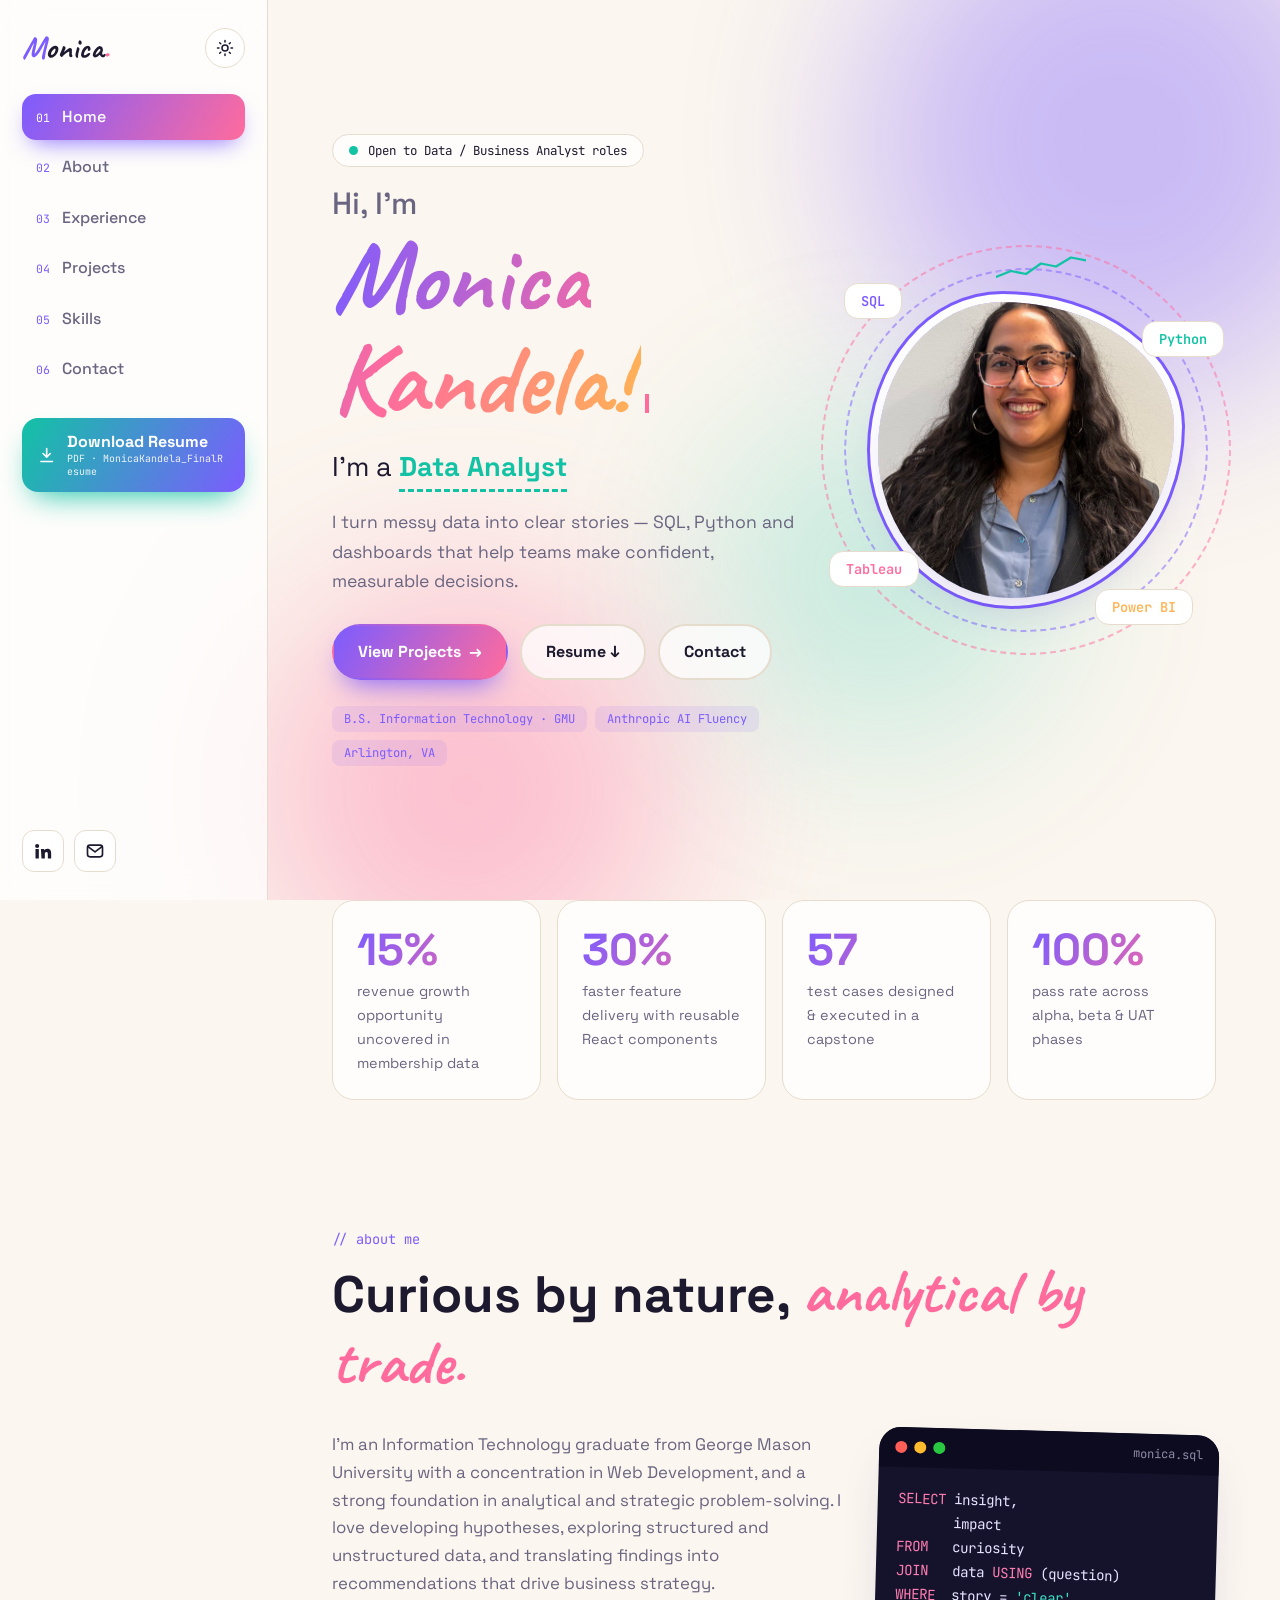
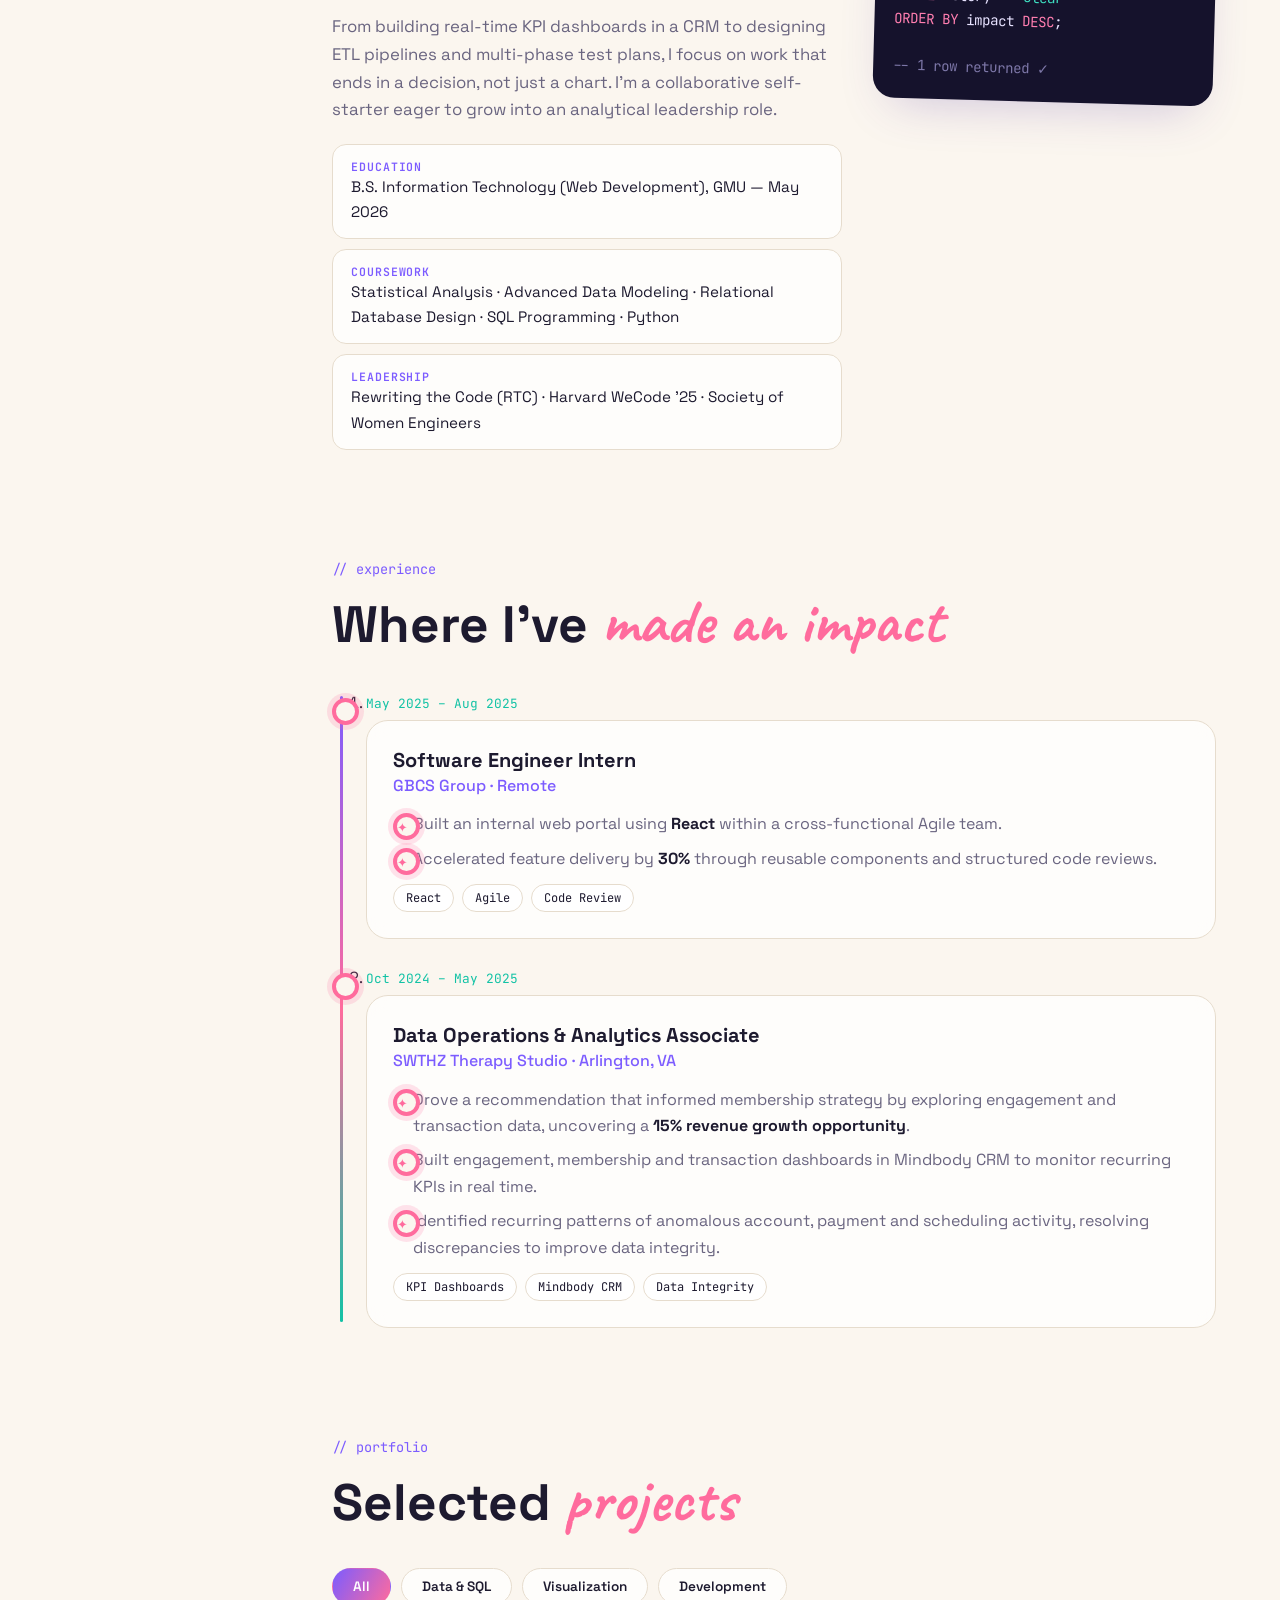
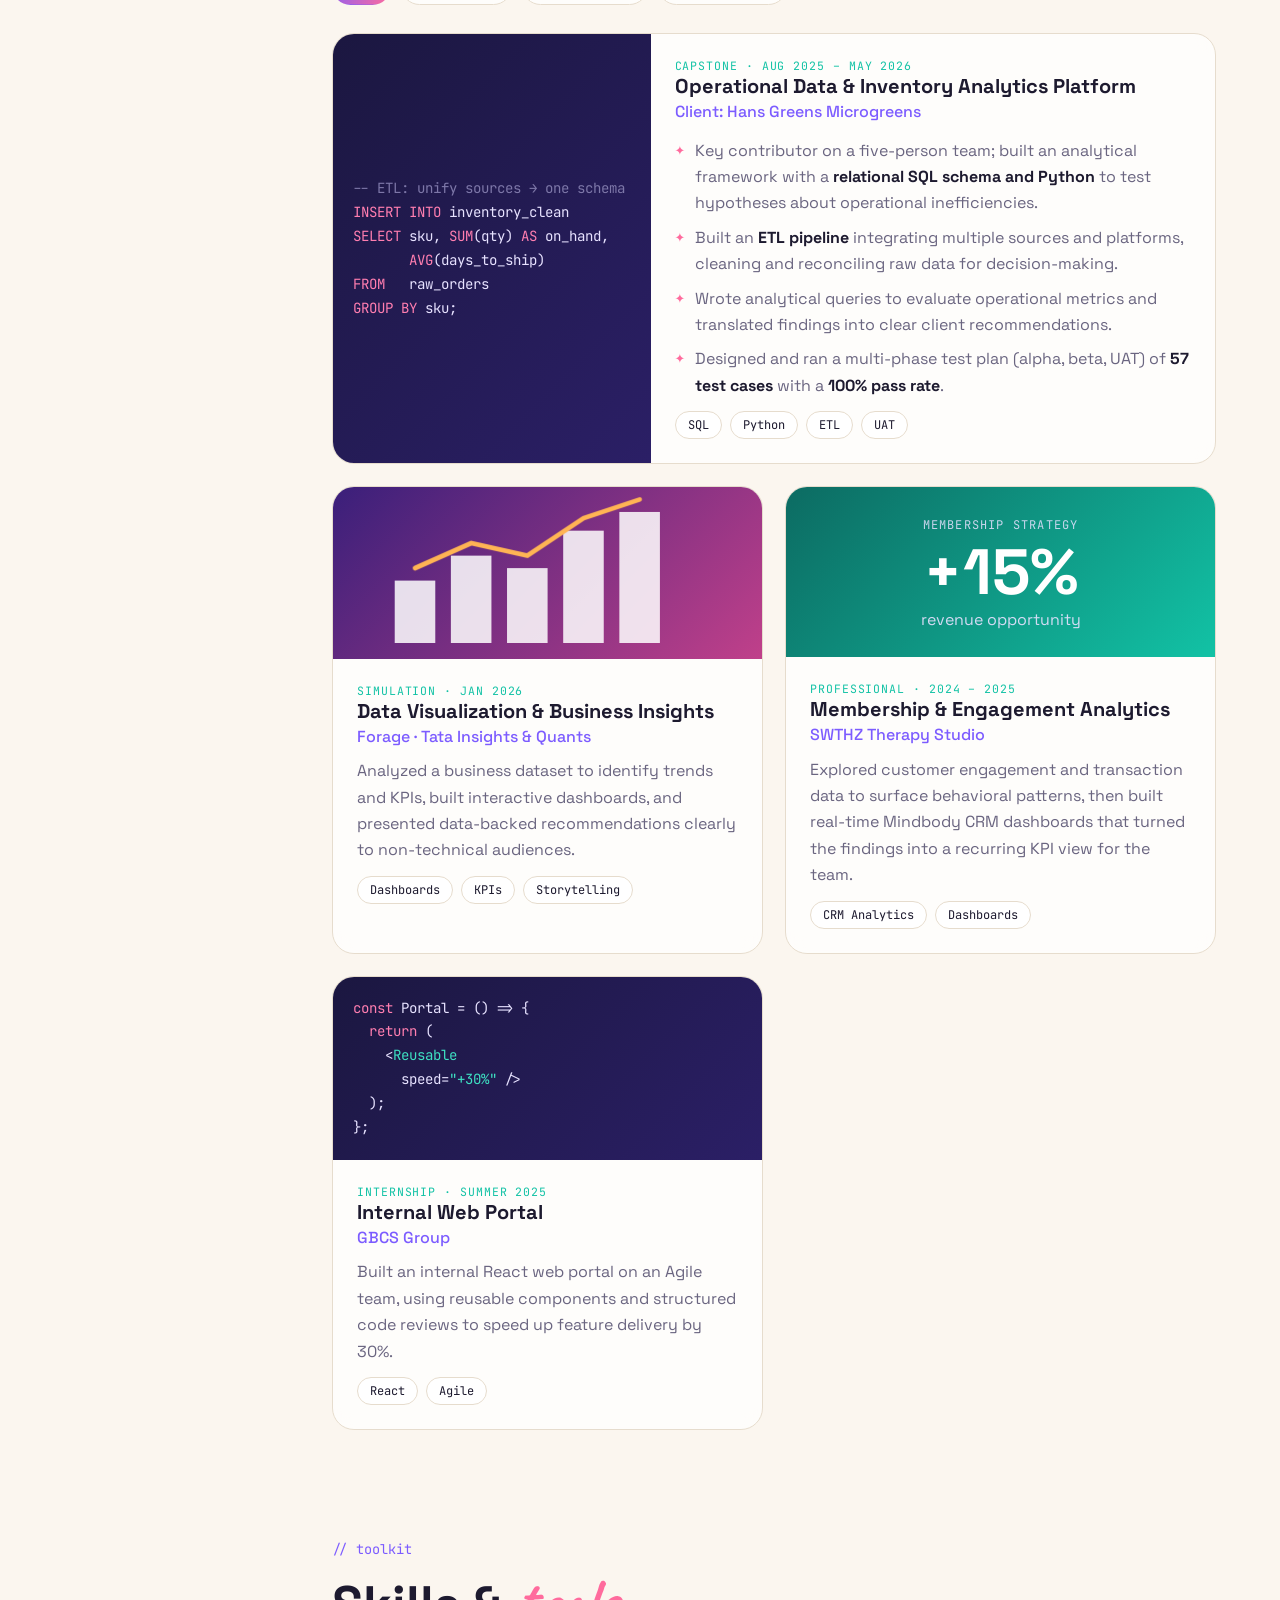
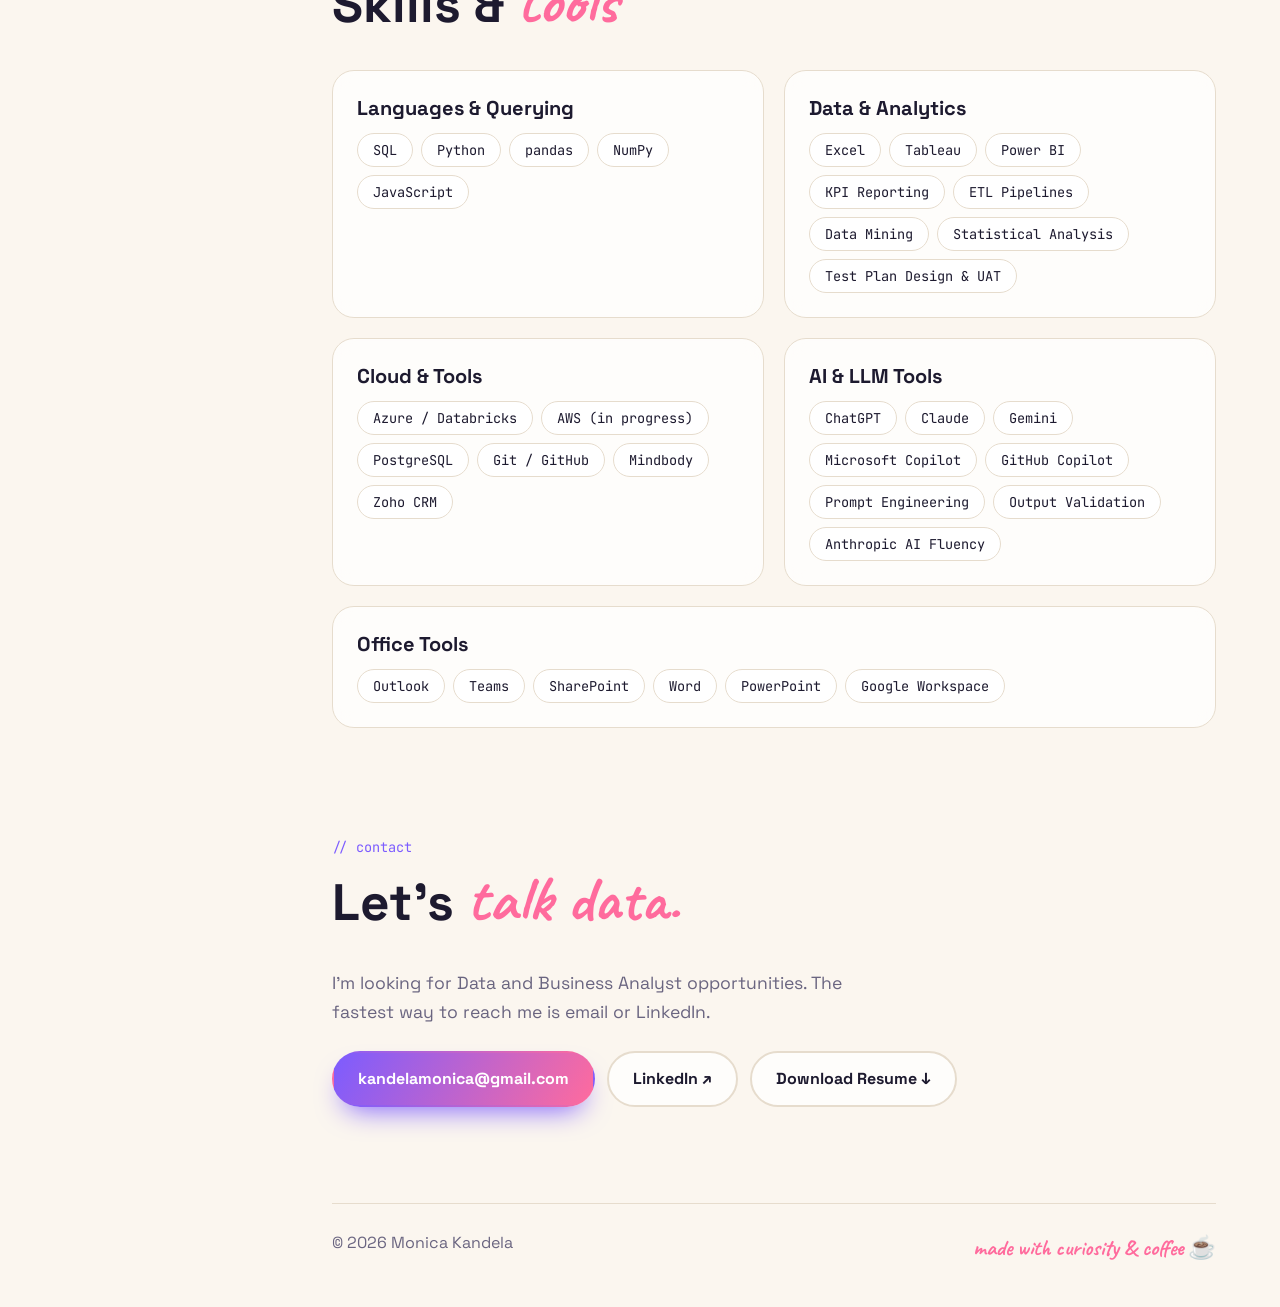
==== index.html @ 39217e41 "Initial portfolio site Co-Authored-By: Claude Sonnet 5.5 <noreply@anthropic.com>" ====
<!doctype html>
<html lang="en" data-theme="light">
<head>
<meta charset="utf-8">
<meta name="viewport" content="width=device-width, initial-scale=1">
<title>Monica Kandela | Data & Business Analyst</title>
<meta name="description" content="Portfolio of Monica Kandela, a Data/Business Analyst skilled in SQL, Python, dashboards and turning data into business impact.">
<link rel="icon" href="data:image/svg+xml,<svg xmlns='http://www.w3.org/2000/svg' viewBox='0 0 100 100'><rect width='100' height='100' rx='28' fill='%237c5cff'/><text x='50' y='68' font-size='58' text-anchor='middle' fill='white' font-family='Georgia' font-style='italic'>M</text></svg>">
<link rel="preconnect" href="https://fonts.googleapis.com">
<link rel="preconnect" href="https://fonts.gstatic.com" crossorigin>
<link href="https://fonts.googleapis.com/css2?family=Caveat:wght@600;700&family=JetBrains+Mono:wght@400;600&family=Space+Grotesk:wght@400;500;700&display=swap" rel="stylesheet">
<link rel="stylesheet" href="css/style.css">
<script>
  try { var t = localStorage.getItem('theme') || (matchMedia('(prefers-color-scheme: dark)').matches ? 'dark' : 'light'); document.documentElement.dataset.theme = t; } catch (e) {}
</script>
</head>
<body>
<a class="skip" href="#main">Skip to content</a>
<div class="blobs" aria-hidden="true"><i></i><i></i><i></i></div>
<div class="glow" id="glow" aria-hidden="true"></div>

<!-- ============ SIDEBAR ============ -->
<aside class="sidebar" id="sidebar">
  <div class="side-top">
    <a class="logo" href="#home" aria-label="Monica Kandela home"><span>M</span>onica<b>.</b></a>
    <button class="theme" id="themeBtn" aria-label="Toggle dark mode" title="Toggle dark mode">
      <svg class="i-sun" viewBox="0 0 24 24" width="18" height="18" fill="none" stroke="currentColor" stroke-width="2" stroke-linecap="round"><circle cx="12" cy="12" r="4"/><path d="M12 2v2M12 20v2M4.9 4.9l1.4 1.4M17.7 17.7l1.4 1.4M2 12h2M20 12h2M4.9 19.1l1.4-1.4M17.7 6.3l1.4-1.4"/></svg>
      <svg class="i-moon" viewBox="0 0 24 24" width="18" height="18" fill="none" stroke="currentColor" stroke-width="2" stroke-linecap="round" stroke-linejoin="round"><path d="M21 12.8A9 9 0 1 1 11.2 3a7 7 0 0 0 9.8 9.8z"/></svg>
    </button>
    <button class="burger" id="burger" aria-label="Open menu" aria-expanded="false"><span></span><span></span></button>
  </div>

  <nav class="nav" aria-label="Primary">
    <a href="#home" class="active"><em>01</em> Home</a>
    <a href="#about"><em>02</em> About</a>
    <a href="#experience"><em>03</em> Experience</a>
    <a href="#projects"><em>04</em> Projects</a>
    <a href="#skills"><em>05</em> Skills</a>
    <a href="#contact"><em>06</em> Contact</a>
  </nav>

  <a class="resume-btn" href="assets/MonicaKandela_FinalResume.pdf" download="MonicaKandela_FinalResume.pdf">
    <svg viewBox="0 0 24 24" width="20" height="20" fill="none" stroke="currentColor" stroke-width="2.2" stroke-linecap="round" stroke-linejoin="round"><path d="M12 3v12m0 0-5-5m5 5 5-5M4 21h16"/></svg>
    <span>Download Resume<small>PDF · MonicaKandela_FinalResume</small></span>
  </a>

  <div class="socials">
    <a href="https://www.linkedin.com/in/monica-kandela" target="_blank" rel="noopener" aria-label="LinkedIn">
      <svg viewBox="0 0 24 24" width="20" height="20" fill="currentColor"><path d="M4.98 3.5a2.5 2.5 0 1 1 0 5 2.5 2.5 0 0 1 0-5zM3 9.5h4V21H3zM9.5 9.5h3.8v1.6h.1c.5-1 1.8-1.9 3.7-1.9 4 0 4.7 2.6 4.7 6V21h-4v-5c0-1.2 0-2.7-1.7-2.7s-1.9 1.3-1.9 2.6V21h-4z"/></svg>
    </a>
    <a href="mailto:kandelamonica@gmail.com" aria-label="Email">
      <svg viewBox="0 0 24 24" width="20" height="20" fill="none" stroke="currentColor" stroke-width="2" stroke-linecap="round" stroke-linejoin="round"><rect x="3" y="5" width="18" height="14" rx="3"/><path d="m4 7 8 6 8-6"/></svg>
    </a>
  </div>
</aside>

<main id="main">

<!-- ============ HERO ============ -->
<section class="hero" id="home">
  <div class="hero-text">
    <p class="badge"><span class="pulse"></span> Open to Data / Business Analyst roles</p>
    <h1>
      <span class="hi">Hi, I&rsquo;m</span>
      <span class="name script" id="typed" aria-label="Monica Kandela!"></span><span class="caret" aria-hidden="true"></span>
    </h1>
    <p class="role">I&rsquo;m a <strong class="rotator" id="rotator">Data Analyst</strong></p>
    <p class="lede">I turn messy data into clear stories &mdash; SQL, Python and dashboards that help teams make confident, measurable decisions.</p>
    <div class="cta">
      <a class="btn primary" href="#projects">View Projects <span>→</span></a>
      <a class="btn ghost" href="assets/MonicaKandela_FinalResume.pdf" download="MonicaKandela_FinalResume.pdf">Resume ↓</a>
      <a class="btn ghost" href="#contact">Contact</a>
    </div>
    <div class="tags">
      <span>B.S. Information Technology · GMU</span>
      <span>Anthropic AI Fluency</span>
      <span>Arlington, VA</span>
    </div>
  </div>

  <div class="hero-photo">
    <div class="ring r1"></div><div class="ring r2"></div>
    <div class="frame"><img src="assets/headshot.jpg" alt="Headshot of Monica Kandela smiling, wearing glasses and a navy pinstripe blazer" width="2000" height="1536" fetchpriority="high"></div>
    <span class="chip c1">SQL</span>
    <span class="chip c2">Python</span>
    <span class="chip c3">Tableau</span>
    <span class="chip c4">Power BI</span>
    <svg class="spark" viewBox="0 0 120 40" aria-hidden="true"><polyline points="0,32 20,24 40,28 60,14 80,18 100,6 120,10" fill="none" stroke="currentColor" stroke-width="3" stroke-linecap="round" stroke-linejoin="round"/></svg>
  </div>
</section>

<!-- ============ STATS ============ -->
<section class="stats reveal" aria-label="Highlights">
  <div><b data-count="15" data-suffix="%">0</b><span>revenue growth opportunity uncovered in membership data</span></div>
  <div><b data-count="30" data-suffix="%">0</b><span>faster feature delivery with reusable React components</span></div>
  <div><b data-count="57">0</b><span>test cases designed &amp; executed in a capstone</span></div>
  <div><b data-count="100" data-suffix="%">0</b><span>pass rate across alpha, beta &amp; UAT phases</span></div>
</section>

<!-- ============ ABOUT ============ -->
<section class="sec" id="about">
  <p class="eyebrow">// about me</p>
  <h2>Curious by nature, <span class="script">analytical by trade.</span></h2>
  <div class="about-grid reveal">
    <div class="about-copy">
      <p>I&rsquo;m an Information Technology graduate from George Mason University with a concentration in Web Development, and a strong foundation in analytical and strategic problem-solving. I love developing hypotheses, exploring structured and unstructured data, and translating findings into recommendations that drive business strategy.</p>
      <p>From building real-time KPI dashboards in a CRM to designing ETL pipelines and multi-phase test plans, I focus on work that ends in a decision, not just a chart. I&rsquo;m a collaborative self-starter eager to grow into an analytical leadership role.</p>
      <ul class="facts">
        <li><b>Education</b> B.S. Information Technology (Web Development), GMU &mdash; May 2026</li>
        <li><b>Coursework</b> Statistical Analysis · Advanced Data Modeling · Relational Database Design · SQL Programming · Python</li>
        <li><b>Leadership</b> Rewriting the Code (RTC) · Harvard WeCode &rsquo;25 · Society of Women Engineers</li>
      </ul>
    </div>
    <div class="terminal" aria-hidden="true">
      <div class="t-bar"><i></i><i></i><i></i><span>monica.sql</span></div>
<pre><span class="k">SELECT</span> insight,
       impact
<span class="k">FROM</span>   curiosity
<span class="k">JOIN</span>   data <span class="k">USING</span> (question)
<span class="k">WHERE</span>  story = <span class="s">'clear'</span>
<span class="k">ORDER BY</span> impact <span class="k">DESC</span>;

<span class="c">-- 1 row returned ✓</span></pre>
    </div>
  </div>
</section>

<!-- ============ EXPERIENCE ============ -->
<section class="sec" id="experience">
  <p class="eyebrow">// experience</p>
  <h2>Where I&rsquo;ve <span class="script">made an impact</span></h2>
  <ol class="timeline">
    <li class="reveal">
      <time>May 2025 – Aug 2025</time>
      <div class="card">
        <h3>Software Engineer Intern</h3>
        <p class="org">GBCS Group · Remote</p>
        <ul>
          <li>Built an internal web portal using <b>React</b> within a cross-functional Agile team.</li>
          <li>Accelerated feature delivery by <b>30%</b> through reusable components and structured code reviews.</li>
        </ul>
        <div class="mini-tags"><span>React</span><span>Agile</span><span>Code Review</span></div>
      </div>
    </li>
    <li class="reveal">
      <time>Oct 2024 – May 2025</time>
      <div class="card">
        <h3>Data Operations &amp; Analytics Associate</h3>
        <p class="org">SWTHZ Therapy Studio · Arlington, VA</p>
        <ul>
          <li>Drove a recommendation that informed membership strategy by exploring engagement and transaction data, uncovering a <b>15% revenue growth opportunity</b>.</li>
          <li>Built engagement, membership and transaction dashboards in Mindbody CRM to monitor recurring KPIs in real time.</li>
          <li>Identified recurring patterns of anomalous account, payment and scheduling activity, resolving discrepancies to improve data integrity.</li>
        </ul>
        <div class="mini-tags"><span>KPI Dashboards</span><span>Mindbody CRM</span><span>Data Integrity</span></div>
      </div>
    </li>
  </ol>
</section>

<!-- ============ PROJECTS ============ -->
<section class="sec" id="projects">
  <p class="eyebrow">// portfolio</p>
  <h2>Selected <span class="script">projects</span></h2>
  <div class="filters" role="group" aria-label="Filter projects">
    <button class="on" data-f="all">All</button>
    <button data-f="data">Data &amp; SQL</button>
    <button data-f="viz">Visualization</button>
    <button data-f="dev">Development</button>
  </div>

  <div class="grid">
    <article class="proj big reveal" data-cat="data dev">
      <div class="visual v-sql" aria-hidden="true">
<pre><span class="c">-- ETL: unify sources → one schema</span>
<span class="k">INSERT INTO</span> inventory_clean
<span class="k">SELECT</span> sku, <span class="k">SUM</span>(qty) <span class="k">AS</span> on_hand,
       <span class="k">AVG</span>(days_to_ship)
<span class="k">FROM</span>   raw_orders
<span class="k">GROUP BY</span> sku;</pre>
      </div>
      <div class="body">
        <p class="meta">CAPSTONE · AUG 2025 – MAY 2026</p>
        <h3>Operational Data &amp; Inventory Analytics Platform</h3>
        <p class="client">Client: Hans Greens Microgreens</p>
        <ul>
          <li>Key contributor on a five-person team; built an analytical framework with a <b>relational SQL schema and Python</b> to test hypotheses about operational inefficiencies.</li>
          <li>Built an <b>ETL pipeline</b> integrating multiple sources and platforms, cleaning and reconciling raw data for decision-making.</li>
          <li>Wrote analytical queries to evaluate operational metrics and translated findings into clear client recommendations.</li>
          <li>Designed and ran a multi-phase test plan (alpha, beta, UAT) of <b>57 test cases</b> with a <b>100% pass rate</b>.</li>
        </ul>
        <div class="mini-tags"><span>SQL</span><span>Python</span><span>ETL</span><span>UAT</span></div>
      </div>
    </article>

    <article class="proj reveal" data-cat="viz data">
      <div class="visual v-chart" aria-hidden="true">
        <svg viewBox="0 0 220 110"><g class="bars"><rect x="12" y="60" width="26" height="40"/><rect x="48" y="44" width="26" height="56"/><rect x="84" y="52" width="26" height="48"/><rect x="120" y="28" width="26" height="72"/><rect x="156" y="16" width="26" height="84"/></g><polyline class="line" points="25,52 61,36 97,44 133,20 169,8" fill="none"/></svg>
      </div>
      <div class="body">
        <p class="meta">SIMULATION · JAN 2026</p>
        <h3>Data Visualization &amp; Business Insights</h3>
        <p class="client">Forage · Tata Insights &amp; Quants</p>
        <p>Analyzed a business dataset to identify trends and KPIs, built interactive dashboards, and presented data-backed recommendations clearly to non-technical audiences.</p>
        <div class="mini-tags"><span>Dashboards</span><span>KPIs</span><span>Storytelling</span></div>
      </div>
    </article>

    <article class="proj reveal" data-cat="data viz">
      <div class="visual v-metric" aria-hidden="true">
        <div class="metric"><small>membership strategy</small><b>+15%</b><span>revenue opportunity</span></div>
      </div>
      <div class="body">
        <p class="meta">PROFESSIONAL · 2024 – 2025</p>
        <h3>Membership &amp; Engagement Analytics</h3>
        <p class="client">SWTHZ Therapy Studio</p>
        <p>Explored customer engagement and transaction data to surface behavioral patterns, then built real-time Mindbody CRM dashboards that turned the findings into a recurring KPI view for the team.</p>
        <div class="mini-tags"><span>CRM Analytics</span><span>Dashboards</span></div>
      </div>
    </article>

    <article class="proj reveal" data-cat="dev">
      <div class="visual v-code" aria-hidden="true">
<pre><span class="k">const</span> Portal = () =&gt; {
  <span class="k">return</span> (
    &lt;<span class="s">Reusable</span>
      speed=<span class="s">"+30%"</span> /&gt;
  );
};</pre>
      </div>
      <div class="body">
        <p class="meta">INTERNSHIP · SUMMER 2025</p>
        <h3>Internal Web Portal</h3>
        <p class="client">GBCS Group</p>
        <p>Built an internal React web portal on an Agile team, using reusable components and structured code reviews to speed up feature delivery by 30%.</p>
        <div class="mini-tags"><span>React</span><span>Agile</span></div>
      </div>
    </article>
  </div>
</section>

<!-- ============ SKILLS ============ -->
<section class="sec" id="skills">
  <p class="eyebrow">// toolkit</p>
  <h2>Skills &amp; <span class="script">tools</span></h2>
  <div class="skill-grid reveal">
    <div class="skill"><h3>Languages &amp; Querying</h3><div class="mini-tags big"><span>SQL</span><span>Python</span><span>pandas</span><span>NumPy</span><span>JavaScript</span></div></div>
    <div class="skill"><h3>Data &amp; Analytics</h3><div class="mini-tags big"><span>Excel</span><span>Tableau</span><span>Power BI</span><span>KPI Reporting</span><span>ETL Pipelines</span><span>Data Mining</span><span>Statistical Analysis</span><span>Test Plan Design &amp; UAT</span></div></div>
    <div class="skill"><h3>Cloud &amp; Tools</h3><div class="mini-tags big"><span>Azure / Databricks</span><span>AWS (in progress)</span><span>PostgreSQL</span><span>Git / GitHub</span><span>Mindbody</span><span>Zoho CRM</span></div></div>
    <div class="skill"><h3>AI &amp; LLM Tools</h3><div class="mini-tags big"><span>ChatGPT</span><span>Claude</span><span>Gemini</span><span>Microsoft Copilot</span><span>GitHub Copilot</span><span>Prompt Engineering</span><span>Output Validation</span><span>Anthropic AI Fluency</span></div></div>
    <div class="skill"><h3>Office Tools</h3><div class="mini-tags big"><span>Outlook</span><span>Teams</span><span>SharePoint</span><span>Word</span><span>PowerPoint</span><span>Google Workspace</span></div></div>
  </div>
</section>

<!-- ============ CONTACT ============ -->
<section class="sec contact" id="contact">
  <p class="eyebrow">// contact</p>
  <h2>Let&rsquo;s <span class="script">talk data.</span></h2>
  <p class="lede">I&rsquo;m looking for Data and Business Analyst opportunities. The fastest way to reach me is email or LinkedIn.</p>
  <div class="cta">
    <a class="btn primary" href="mailto:kandelamonica@gmail.com">kandelamonica@gmail.com</a>
    <a class="btn ghost" href="https://www.linkedin.com/in/monica-kandela" target="_blank" rel="noopener">LinkedIn ↗</a>
    <a class="btn ghost" href="assets/MonicaKandela_FinalResume.pdf" download="MonicaKandela_FinalResume.pdf">Download Resume ↓</a>
  </div>
</section>

<footer>
  <span>© <span id="yr">2026</span> Monica Kandela</span>
  <span class="script">made with curiosity &amp; coffee ☕</span>
</footer>
</main>

<script src="js/main.js"></script>
</body>
</html>
---- css/style.css ----
:root{
  --bg:#fbf6ef; --bg2:#fff; --ink:#1d1a2f; --muted:#6a6580; --line:#e6dccd;
  --a:#7c5cff; --b:#ff6b9d; --c:#12c2a5; --d:#ffb454;
  --card:rgba(255,255,255,.72); --shadow:0 20px 50px -20px rgba(80,50,160,.28);
  --side:268px; --r:22px;
}
:root[data-theme="dark"]{
  --bg:#0c0a1d; --bg2:#14112b; --ink:#f1edff; --muted:#a49fc4; --line:#2a2548;
  --a:#9d86ff; --b:#ff7eb0; --c:#3ee0c2; --d:#ffc56e;
  --card:rgba(26,22,56,.72); --shadow:0 20px 60px -20px rgba(0,0,0,.7);
}
*{box-sizing:border-box;margin:0;padding:0}
html{scroll-behavior:smooth;scroll-padding-top:20px}
body{font-family:'Space Grotesk',system-ui,sans-serif;background:var(--bg);color:var(--ink);line-height:1.65;transition:background .4s,color .4s;overflow-x:hidden}
a{color:inherit;text-decoration:none}
ul{list-style:none}
img{max-width:100%;display:block}
.script{font-family:'Caveat',cursive;font-weight:700}
.skip{position:absolute;left:-999px;top:8px;background:var(--a);color:#fff;padding:8px 14px;border-radius:8px;z-index:99}
.skip:focus{left:8px}
:focus-visible{outline:3px solid var(--a);outline-offset:3px;border-radius:8px}

/* background */
.blobs{position:fixed;inset:0;z-index:-2;overflow:hidden}
.blobs i{position:absolute;border-radius:50%;filter:blur(90px);opacity:.38;animation:float 22s ease-in-out infinite}
.blobs i:nth-child(1){width:520px;height:520px;background:var(--a);top:-120px;right:-100px}
.blobs i:nth-child(2){width:420px;height:420px;background:var(--b);bottom:-100px;left:20%;animation-delay:-8s}
.blobs i:nth-child(3){width:340px;height:340px;background:var(--c);top:45%;right:18%;animation-delay:-14s;opacity:.22}
[data-theme="dark"] .blobs i{opacity:.28}
@keyframes float{50%{transform:translate(-50px,60px) scale(1.12)}}
.glow{position:fixed;width:420px;height:420px;border-radius:50%;pointer-events:none;z-index:-1;background:radial-gradient(circle,var(--a),transparent 65%);opacity:.14;transform:translate(-50%,-50%);left:-999px;top:-999px;transition:opacity .3s}

/* sidebar */
.sidebar{position:fixed;inset:0 auto 0 0;width:var(--side);padding:28px 22px;display:flex;flex-direction:column;gap:26px;background:var(--card);backdrop-filter:blur(18px);-webkit-backdrop-filter:blur(18px);border-right:1px solid var(--line);z-index:30}
.side-top{display:flex;align-items:center;justify-content:space-between}
.logo{font-family:'Caveat',cursive;font-size:2rem;font-weight:700;line-height:1}
.logo span{color:var(--a)} .logo b{color:var(--b)}
.theme{width:40px;height:40px;border-radius:50%;border:1px solid var(--line);background:var(--bg2);color:var(--ink);cursor:pointer;display:grid;place-items:center;transition:transform .4s,background .3s}
.theme:hover{transform:rotate(25deg) scale(1.08)}
.i-moon{display:none} [data-theme="dark"] .i-sun{display:none} [data-theme="dark"] .i-moon{display:block}
.burger{display:none}
.nav{display:flex;flex-direction:column;gap:4px}
.nav a{display:flex;gap:12px;align-items:baseline;padding:10px 14px;border-radius:14px;font-weight:500;color:var(--muted);transition:.25s}
.nav a em{font:400 .72rem 'JetBrains Mono',monospace;color:var(--a)}
.nav a:hover{color:var(--ink);background:rgba(124,92,255,.1);transform:translateX(4px)}
.nav a.active{color:#fff;background:linear-gradient(120deg,var(--a),var(--b));box-shadow:0 10px 24px -10px var(--a)}
.nav a.active em{color:#fff}
.resume-btn{display:flex;align-items:center;gap:12px;padding:14px 16px;border-radius:16px;color:#fff;background:linear-gradient(120deg,var(--c),var(--a));font-weight:700;box-shadow:0 14px 30px -12px var(--c);transition:transform .25s}
.resume-btn:hover{transform:translateY(-3px) rotate(-1deg)}
.resume-btn span{display:flex;flex-direction:column;line-height:1.25}
.resume-btn small{font:400 .62rem 'JetBrains Mono',monospace;opacity:.9;word-break:break-all}
.socials{margin-top:auto;display:flex;gap:10px}
.socials a{width:42px;height:42px;border-radius:12px;border:1px solid var(--line);display:grid;place-items:center;background:var(--bg2);transition:.25s}
.socials a:hover{background:var(--a);color:#fff;transform:translateY(-3px)}

main{margin-left:var(--side);padding:0 clamp(20px,5vw,72px)}

/* hero */
.hero{min-height:100vh;display:grid;grid-template-columns:1.1fr .9fr;gap:40px;align-items:center;padding:60px 0}
.badge{display:inline-flex;align-items:center;gap:10px;padding:7px 16px;border-radius:99px;background:var(--card);border:1px solid var(--line);font:400 .78rem 'JetBrains Mono',monospace;margin-bottom:22px}
.pulse{width:9px;height:9px;border-radius:50%;background:var(--c);box-shadow:0 0 0 0 var(--c);animation:pulse 2s infinite}
@keyframes pulse{70%{box-shadow:0 0 0 10px transparent}100%{box-shadow:0 0 0 0 transparent}}
h1{line-height:1;margin-bottom:14px}
.hi{display:block;font-size:clamp(1.4rem,2.4vw,2rem);font-weight:500;color:var(--muted);margin-bottom:6px}
.name{font-size:clamp(3.4rem,8vw,6.6rem);background:linear-gradient(100deg,var(--a),var(--b) 55%,var(--d));-webkit-background-clip:text;background-clip:text;color:transparent;padding-right:.1em}
.caret{display:inline-block;width:4px;height:.8em;background:var(--b);margin-left:4px;vertical-align:-.05em;animation:blink 1s steps(2) infinite}
@keyframes blink{50%{opacity:0}}
.role{font-size:clamp(1.2rem,2.2vw,1.7rem);margin-bottom:16px}
.rotator{color:var(--c);display:inline-block;border-bottom:3px dashed var(--c);transition:opacity .3s,transform .3s}
.rotator.out{opacity:0;transform:translateY(8px)}
.lede{max-width:560px;color:var(--muted);font-size:1.1rem;margin-bottom:28px}
.cta{display:flex;flex-wrap:wrap;gap:12px;margin-bottom:26px}
.btn{padding:13px 24px;border-radius:99px;font-weight:700;border:2px solid transparent;transition:.25s;display:inline-flex;gap:8px}
.btn.primary{color:#fff;background:linear-gradient(120deg,var(--a),var(--b));box-shadow:0 14px 28px -12px var(--a)}
.btn.primary:hover{transform:translateY(-3px);box-shadow:0 20px 34px -12px var(--b)}
.btn.primary:hover span{transform:translateX(4px)} .btn span{transition:.25s}
.btn.ghost{border-color:var(--line);background:var(--card)}
.btn.ghost:hover{border-color:var(--a);color:var(--a);transform:translateY(-3px)}
.tags{display:flex;flex-wrap:wrap;gap:8px}
.tags span{font:400 .76rem 'JetBrains Mono',monospace;padding:5px 12px;border-radius:8px;background:rgba(124,92,255,.1);color:var(--a)}

.hero-photo{position:relative;display:grid;place-items:center;aspect-ratio:1;max-width:480px;margin:auto;width:100%}
.frame{position:relative;width:78%;aspect-ratio:1;overflow:hidden;border-radius:42% 58% 55% 45%/50% 42% 58% 50%;box-shadow:var(--shadow),0 0 0 8px var(--bg2),0 0 0 11px var(--a);animation:morph 12s ease-in-out infinite;z-index:2}
.frame img{width:100%;height:100%;object-fit:cover;object-position:50% 25%;transform:scale(1.25)}
@keyframes morph{50%{border-radius:58% 42% 40% 60%/45% 58% 42% 55%}}
.ring{position:absolute;border-radius:50%;border:2px dashed var(--a);opacity:.5}
.r1{inset:2%;animation:spin 40s linear infinite}
.r2{inset:-4%;border-color:var(--b);animation:spin 60s linear infinite reverse}
@keyframes spin{to{transform:rotate(360deg)}}
.chip{position:absolute;z-index:3;padding:8px 16px;border-radius:14px;font:600 .85rem 'JetBrains Mono',monospace;background:var(--bg2);border:1px solid var(--line);box-shadow:var(--shadow);animation:bob 5s ease-in-out infinite}
.c1{top:6%;left:2%;color:var(--a)} .c2{top:16%;right:-2%;color:var(--c);animation-delay:-1.5s}
.c3{bottom:14%;left:-2%;color:var(--b);animation-delay:-3s} .c4{bottom:4%;right:6%;color:var(--d);animation-delay:-4s}
@keyframes bob{50%{transform:translateY(-12px) rotate(-2deg)}}
.spark{position:absolute;width:90px;color:var(--c);top:-2%;left:42%;z-index:3;stroke-dasharray:200;animation:draw 3s ease-in-out infinite alternate}
@keyframes draw{from{stroke-dashoffset:200}to{stroke-dashoffset:0}}

/* stats */
.stats{display:grid;grid-template-columns:repeat(4,1fr);gap:16px;margin-bottom:40px}
.stats div{padding:24px;border-radius:var(--r);background:var(--card);border:1px solid var(--line);backdrop-filter:blur(10px);transition:.3s}
.stats div:hover{transform:translateY(-6px) rotate(-.6deg);box-shadow:var(--shadow)}
.stats b{display:block;font-size:2.8rem;line-height:1.1;background:linear-gradient(120deg,var(--a),var(--b));-webkit-background-clip:text;background-clip:text;color:transparent}
.stats span{color:var(--muted);font-size:.9rem;display:block;margin-top:6px}

/* sections */
.sec{padding:90px 0 20px}
.eyebrow{font:400 .85rem 'JetBrains Mono',monospace;color:var(--a);margin-bottom:8px}
h2{font-size:clamp(2rem,4.2vw,3.2rem);line-height:1.1;margin-bottom:34px}
h2 .script{font-size:1.25em;color:var(--b)}
.about-grid{display:grid;grid-template-columns:1.2fr .8fr;gap:34px;align-items:start}
.about-copy p{margin-bottom:16px;color:var(--muted);font-size:1.05rem}
.facts{display:grid;gap:10px;margin-top:20px}
.facts li{padding:14px 18px;border-radius:14px;background:var(--card);border:1px solid var(--line);font-size:.95rem}
.facts b{display:block;font:600 .72rem 'JetBrains Mono',monospace;color:var(--a);text-transform:uppercase;letter-spacing:.08em}
.terminal{border-radius:var(--r);background:#15122c;color:#e7e2ff;box-shadow:var(--shadow);overflow:hidden;transform:rotate(1.6deg);transition:.4s}
.terminal:hover{transform:rotate(0) scale(1.02)}
.t-bar{display:flex;gap:7px;align-items:center;padding:12px 16px;background:#0d0b20}
.t-bar i{width:12px;height:12px;border-radius:50%;background:#ff5f57}
.t-bar i:nth-child(2){background:#febc2e}.t-bar i:nth-child(3){background:#28c840}
.t-bar span{margin-left:auto;font:400 .75rem 'JetBrains Mono',monospace;opacity:.6}
pre{font:400 .88rem/1.7 'JetBrains Mono',monospace;padding:20px;overflow-x:auto}
pre .k{color:#ff7eb0} pre .s{color:#3ee0c2} pre .c{color:#7d77a8}

/* timeline */
.timeline{position:relative;padding-left:34px;display:grid;gap:26px}
.timeline::before{content:"";position:absolute;left:8px;top:6px;bottom:6px;width:3px;border-radius:3px;background:linear-gradient(var(--a),var(--b),var(--c))}
.timeline li{position:relative}
.timeline li::before{content:"";position:absolute;left:-34px;top:8px;width:19px;height:19px;border-radius:50%;background:var(--bg);border:4px solid var(--b);box-shadow:0 0 0 5px rgba(255,107,157,.18)}
.timeline time{font:400 .8rem 'JetBrains Mono',monospace;color:var(--c);display:block;margin-bottom:8px}
.card,.skill,.proj{background:var(--card);border:1px solid var(--line);border-radius:var(--r);backdrop-filter:blur(10px);transition:.3s}
.card{padding:26px}
.card:hover,.proj:hover{transform:translateY(-6px);box-shadow:var(--shadow);border-color:var(--a)}
h3{font-size:1.25rem;line-height:1.3}
.org{color:var(--a);font-weight:500;margin-bottom:12px}
.card ul,.proj ul{display:grid;gap:8px;margin:12px 0;color:var(--muted)}
.card li,.proj li{position:relative;padding-left:20px}
.card li::before,.proj li::before{content:"✦";position:absolute;left:0;color:var(--b);font-size:.8rem;top:2px}
b{color:var(--ink)}
.mini-tags{display:flex;flex-wrap:wrap;gap:8px;margin-top:12px}
.mini-tags span{font:400 .75rem 'JetBrains Mono',monospace;padding:5px 12px;border-radius:99px;border:1px solid var(--line);background:var(--bg2);transition:.2s}
.mini-tags span:hover{background:var(--a);color:#fff;border-color:var(--a);transform:translateY(-2px)}
.mini-tags.big span{font-size:.85rem;padding:7px 15px}

/* projects */
.filters{display:flex;flex-wrap:wrap;gap:10px;margin-bottom:28px}
.filters button{font:600 .85rem 'Space Grotesk',sans-serif;padding:9px 20px;border-radius:99px;border:1px solid var(--line);background:var(--card);color:var(--ink);cursor:pointer;transition:.25s}
.filters button:hover{border-color:var(--a)}
.filters button.on{background:linear-gradient(120deg,var(--a),var(--b));color:#fff;border-color:transparent}
.grid{display:grid;grid-template-columns:repeat(2,1fr);gap:22px}
.proj{overflow:hidden;display:flex;flex-direction:column}
.proj.big{grid-column:1/-1;flex-direction:row}
.proj.big .visual{flex:0 0 36%;min-height:100%}
.proj.hide{display:none}
.visual{display:grid;place-items:center;min-height:170px;background:linear-gradient(135deg,#1b1740,#2b1f66);color:#e7e2ff;position:relative;overflow:hidden}
.visual pre{width:100%}
.v-chart{background:linear-gradient(135deg,#3a1f7a,#c0408a)}
.v-chart svg{width:80%}
.v-chart .bars rect{fill:rgba(255,255,255,.85);transform-origin:bottom;transform-box:fill-box;animation:grow 1.2s cubic-bezier(.2,.8,.2,1) both}
.v-chart .bars rect:nth-child(2){animation-delay:.1s}.v-chart .bars rect:nth-child(3){animation-delay:.2s}.v-chart .bars rect:nth-child(4){animation-delay:.3s}.v-chart .bars rect:nth-child(5){animation-delay:.4s}
@keyframes grow{from{transform:scaleY(0)}}
.v-chart .line{stroke:var(--d);stroke-width:3;stroke-linecap:round;stroke-dasharray:300;animation:draw 3s ease-in-out infinite alternate}
.v-metric{background:linear-gradient(135deg,#0c6b62,#12c2a5)}
.metric{text-align:center}
.metric small{font:400 .75rem 'JetBrains Mono',monospace;text-transform:uppercase;letter-spacing:.1em;opacity:.85}
.metric b{display:block;font-size:4rem;line-height:1.1;color:#fff}
.metric span{opacity:.9}
.body{padding:24px;flex:1}
.meta{font:400 .72rem 'JetBrains Mono',monospace;color:var(--c);letter-spacing:.08em}
.client{color:var(--a);font-weight:500;margin-bottom:8px}
.body>p:not(.meta):not(.client){color:var(--muted);margin-top:4px}

/* skills */
.skill-grid{display:grid;grid-template-columns:repeat(2,1fr);gap:20px}
.skill{padding:24px}
.skill:hover{transform:translateY(-5px);border-color:var(--c)}
.skill:nth-child(5){grid-column:1/-1}

.contact{padding-bottom:70px}
.contact .lede{margin-bottom:24px}
footer{display:flex;justify-content:space-between;flex-wrap:wrap;gap:10px;padding:26px 0 40px;border-top:1px solid var(--line);color:var(--muted)}
footer .script{font-size:1.4rem;color:var(--b)}

/* reveal */
.reveal{opacity:0;transform:translateY(28px);transition:opacity .8s,transform .8s}
.reveal.in{opacity:1;transform:none}

/* responsive */
@media (max-width:1000px){
  .hero{grid-template-columns:1fr;text-align:left}
  .hero-photo{max-width:380px;order:-1}
  .stats{grid-template-columns:repeat(2,1fr)}
  .about-grid,.grid,.skill-grid{grid-template-columns:1fr}
  .proj.big{flex-direction:column}
}
@media (max-width:820px){
  :root{--side:0px}
  main{margin-left:0}
  .sidebar{inset:0 0 auto 0;width:100%;height:auto;max-height:68px;overflow:hidden;padding:12px 18px;gap:14px;border-right:0;border-bottom:1px solid var(--line);transition:max-height .45s}
  .sidebar.open{max-height:100vh;overflow-y:auto;padding-bottom:24px}
  .side-top{gap:10px}
  .logo{margin-right:auto}
  .burger{display:grid;gap:6px;width:40px;height:40px;place-content:center;border:1px solid var(--line);border-radius:12px;background:var(--bg2);cursor:pointer}
  .burger span{width:18px;height:2px;background:var(--ink);transition:.3s}
  .sidebar.open .burger span:first-child{transform:translateY(4px) rotate(45deg)}
  .sidebar.open .burger span:last-child{transform:translateY(-4px) rotate(-45deg)}
  .socials{margin-top:0}
  .hero{padding-top:100px;min-height:auto}
  .sec{padding-top:70px}
  .glow{display:none}
}
@media (max-width:480px){.stats{grid-template-columns:1fr}.chip{font-size:.72rem;padding:6px 11px}}
@media (prefers-reduced-motion:reduce){*,*::before,*::after{animation:none!important;transition:none!important}.reveal{opacity:1;transform:none}html{scroll-behavior:auto}}
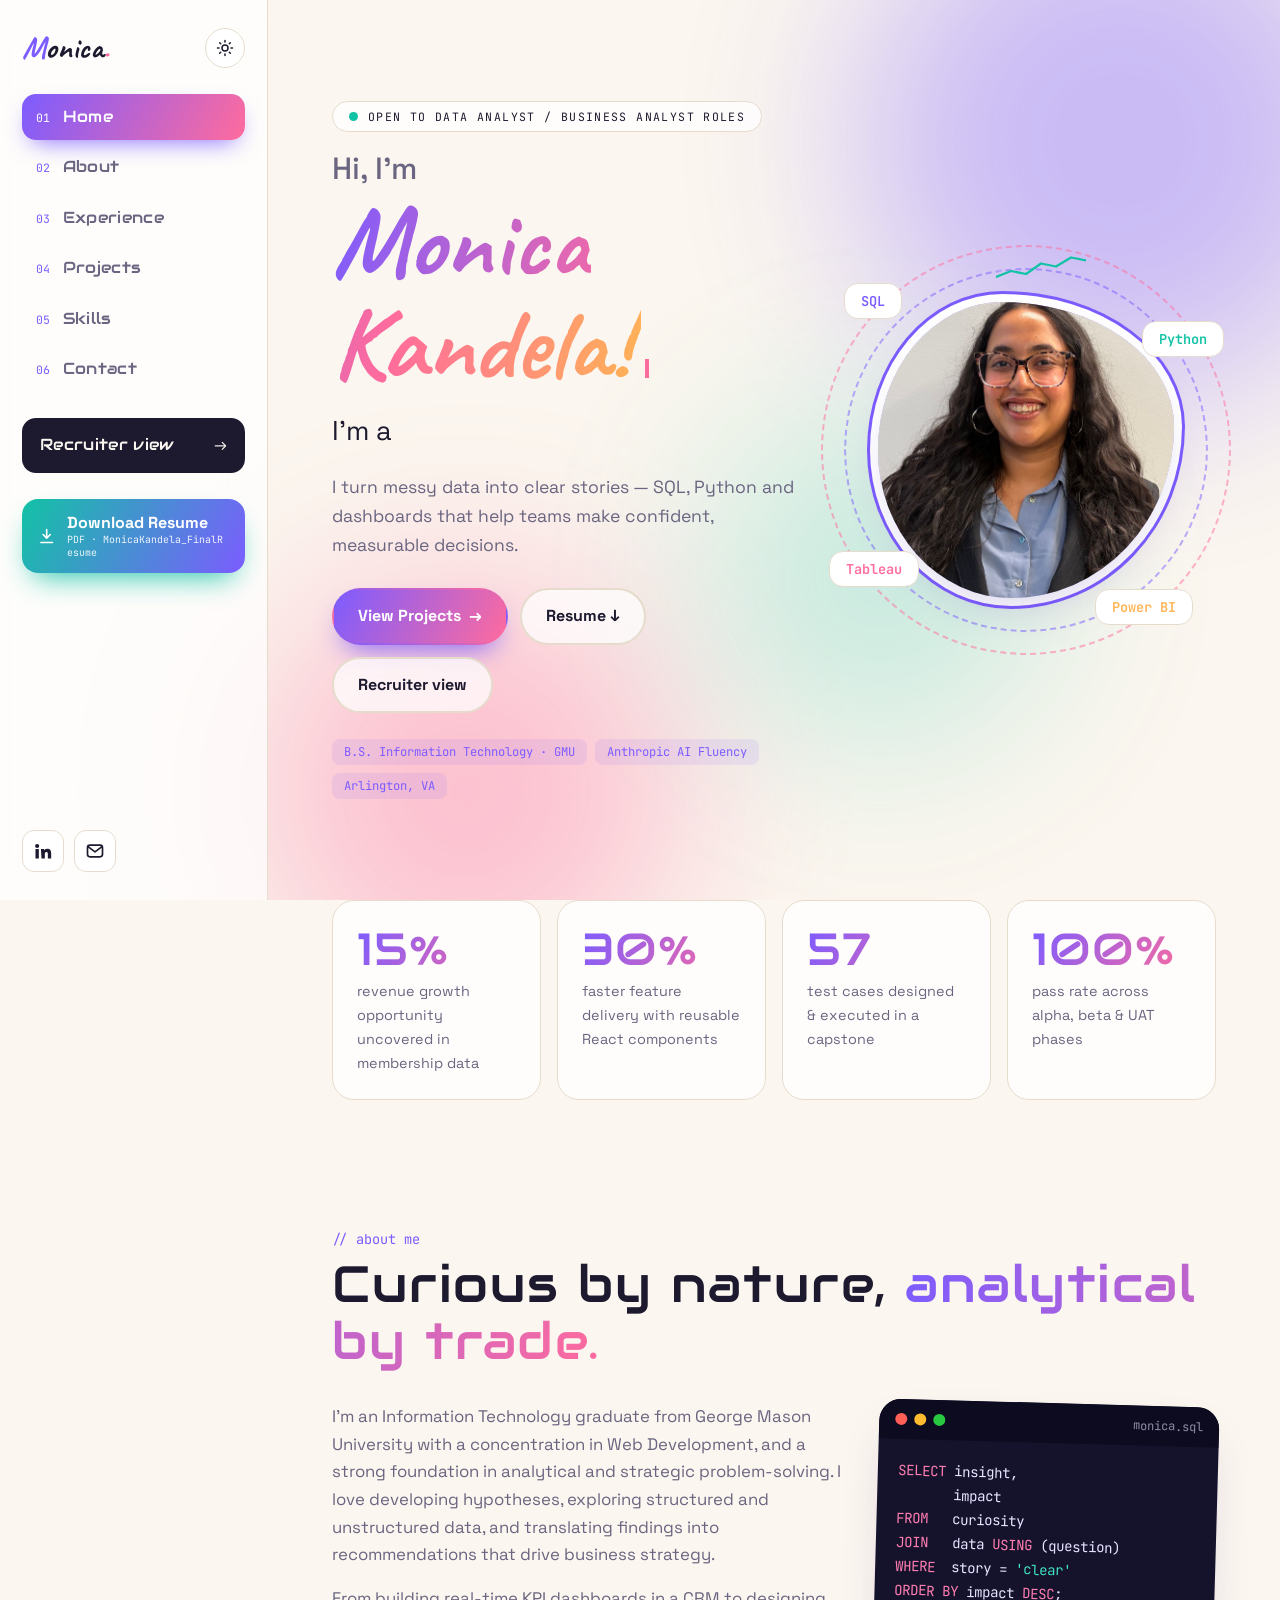
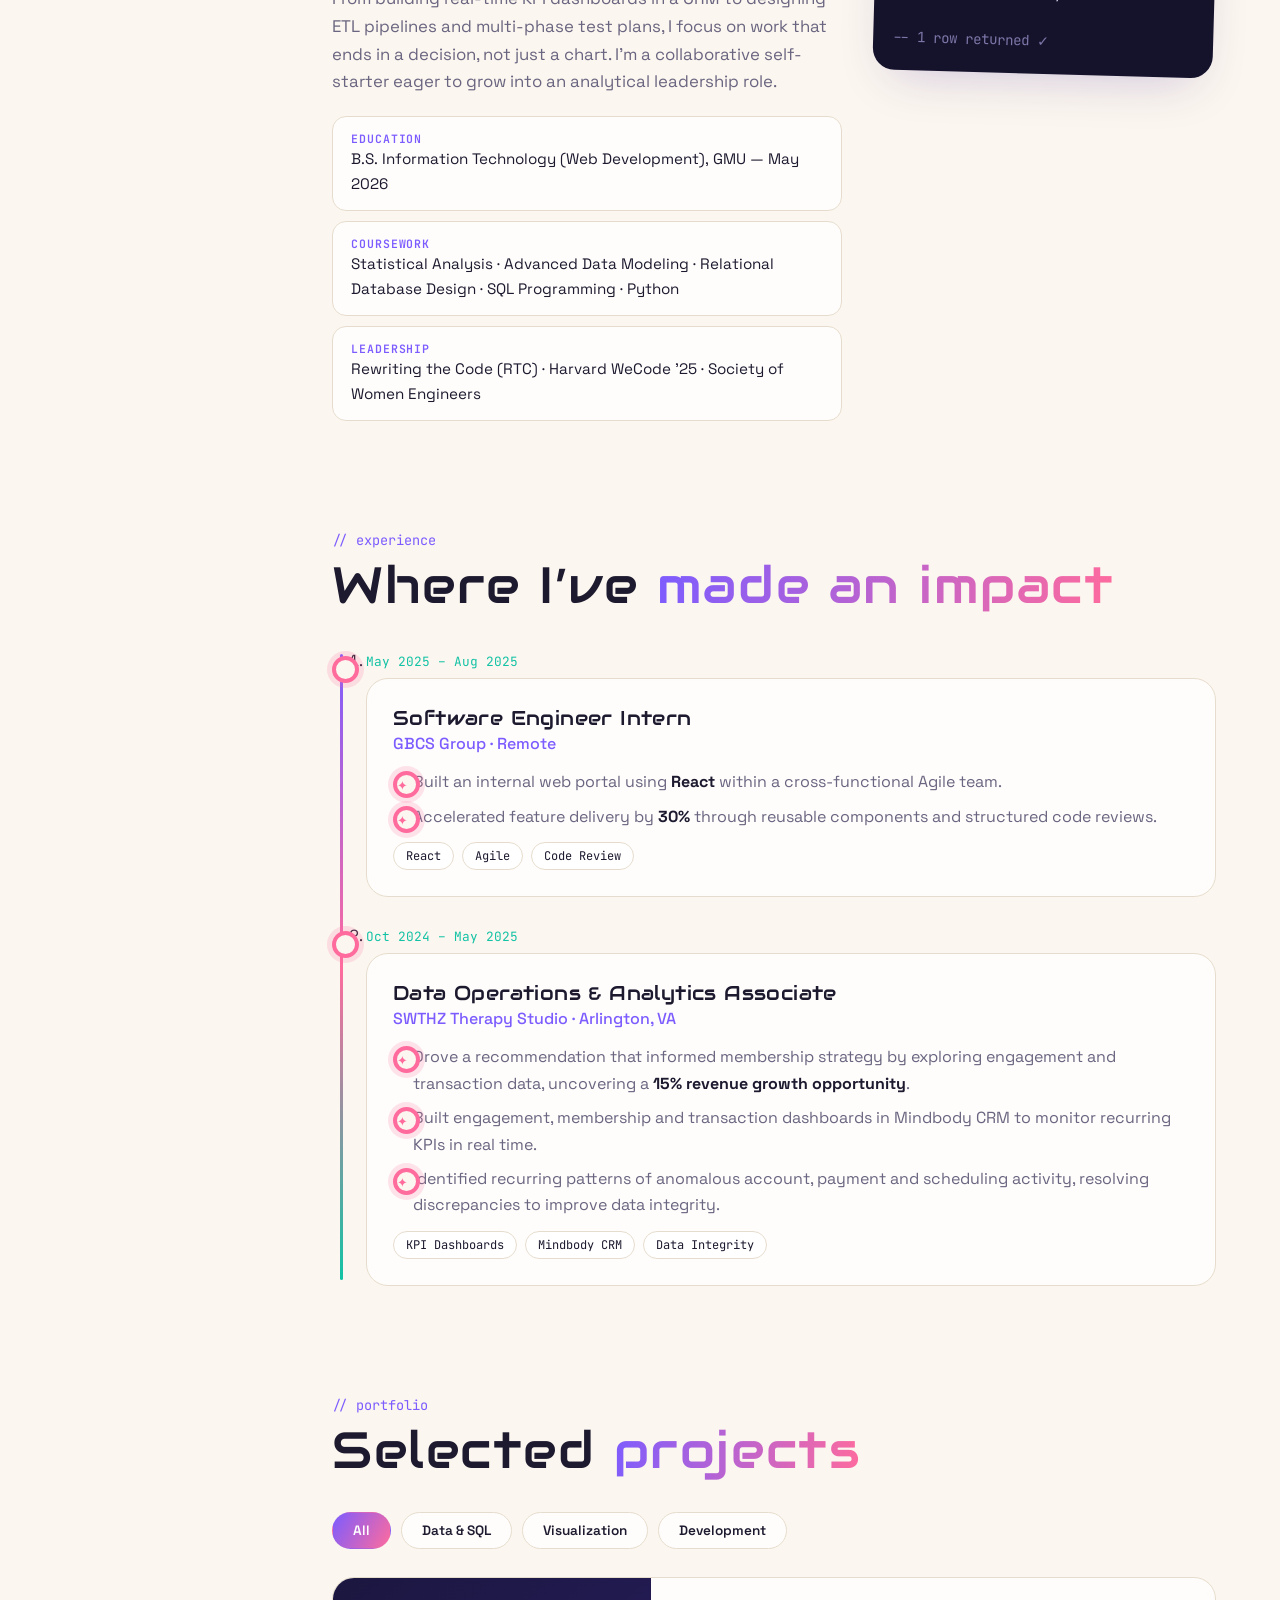
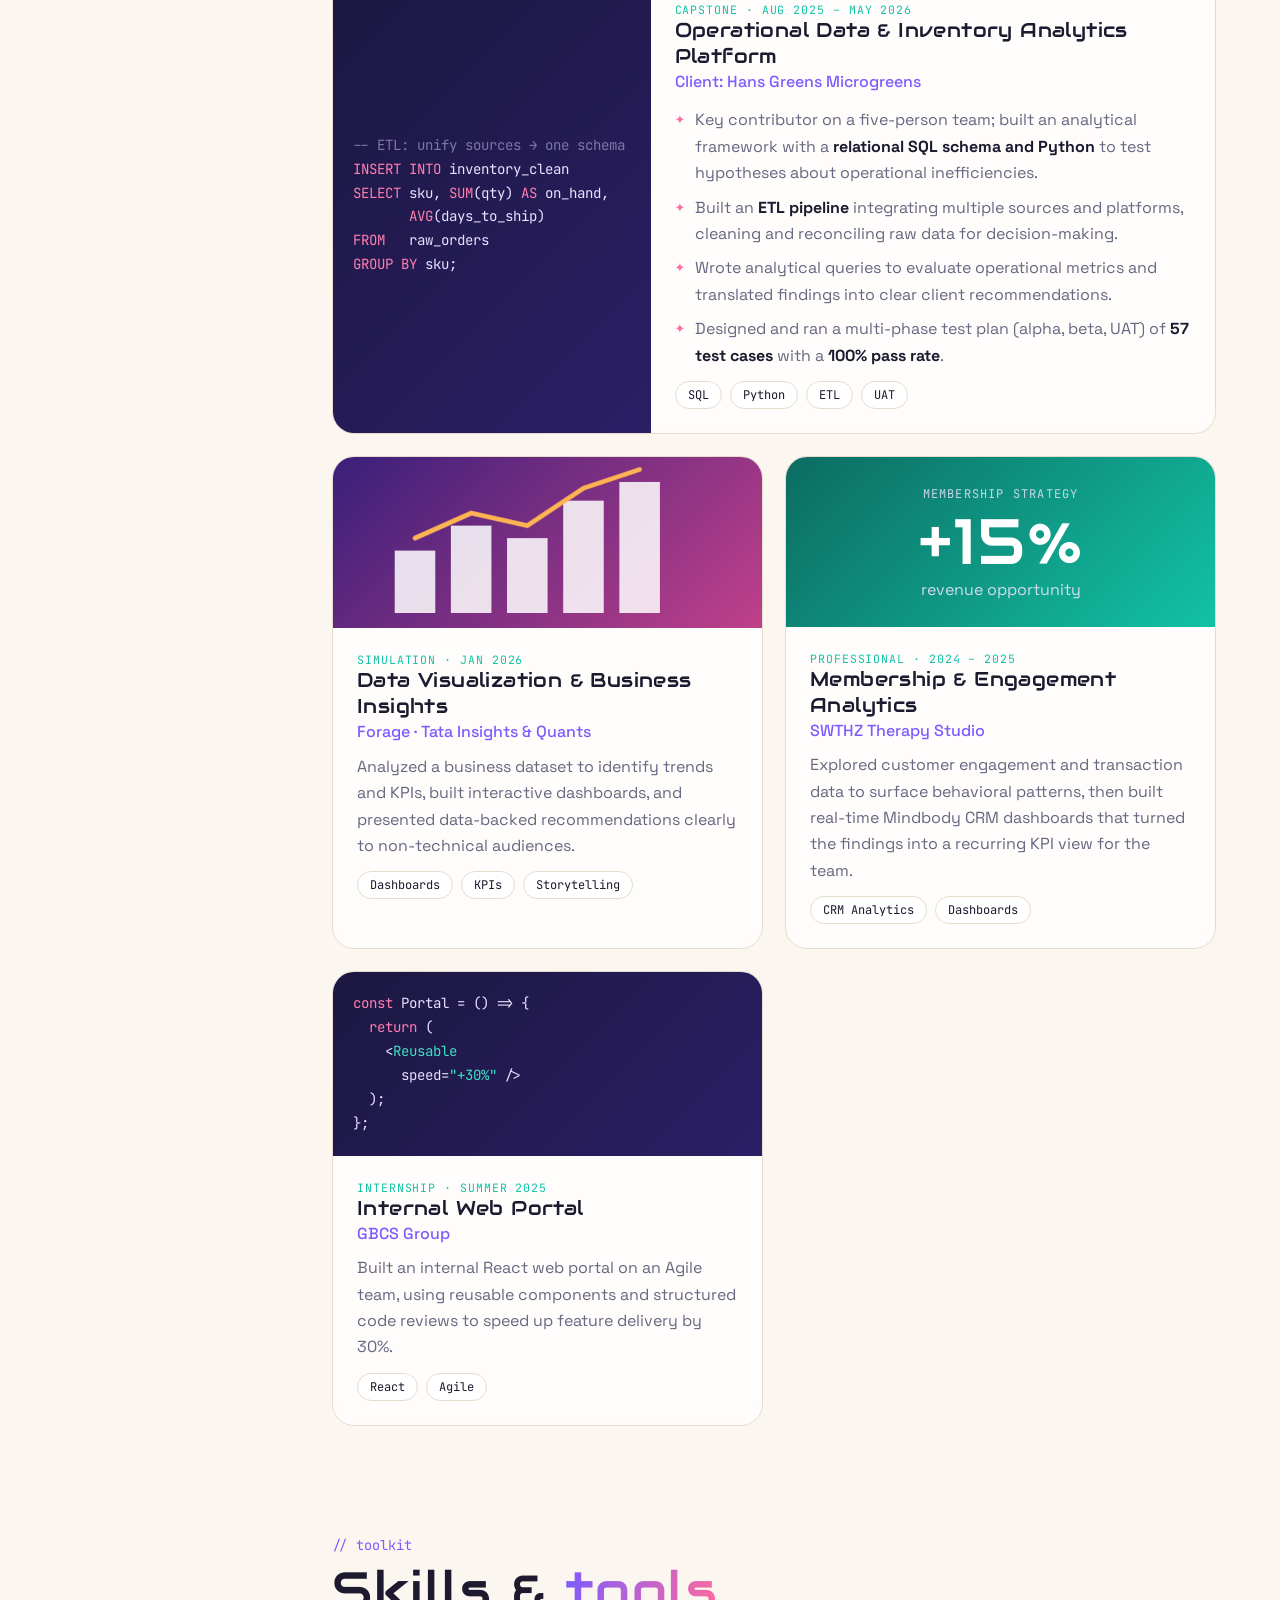
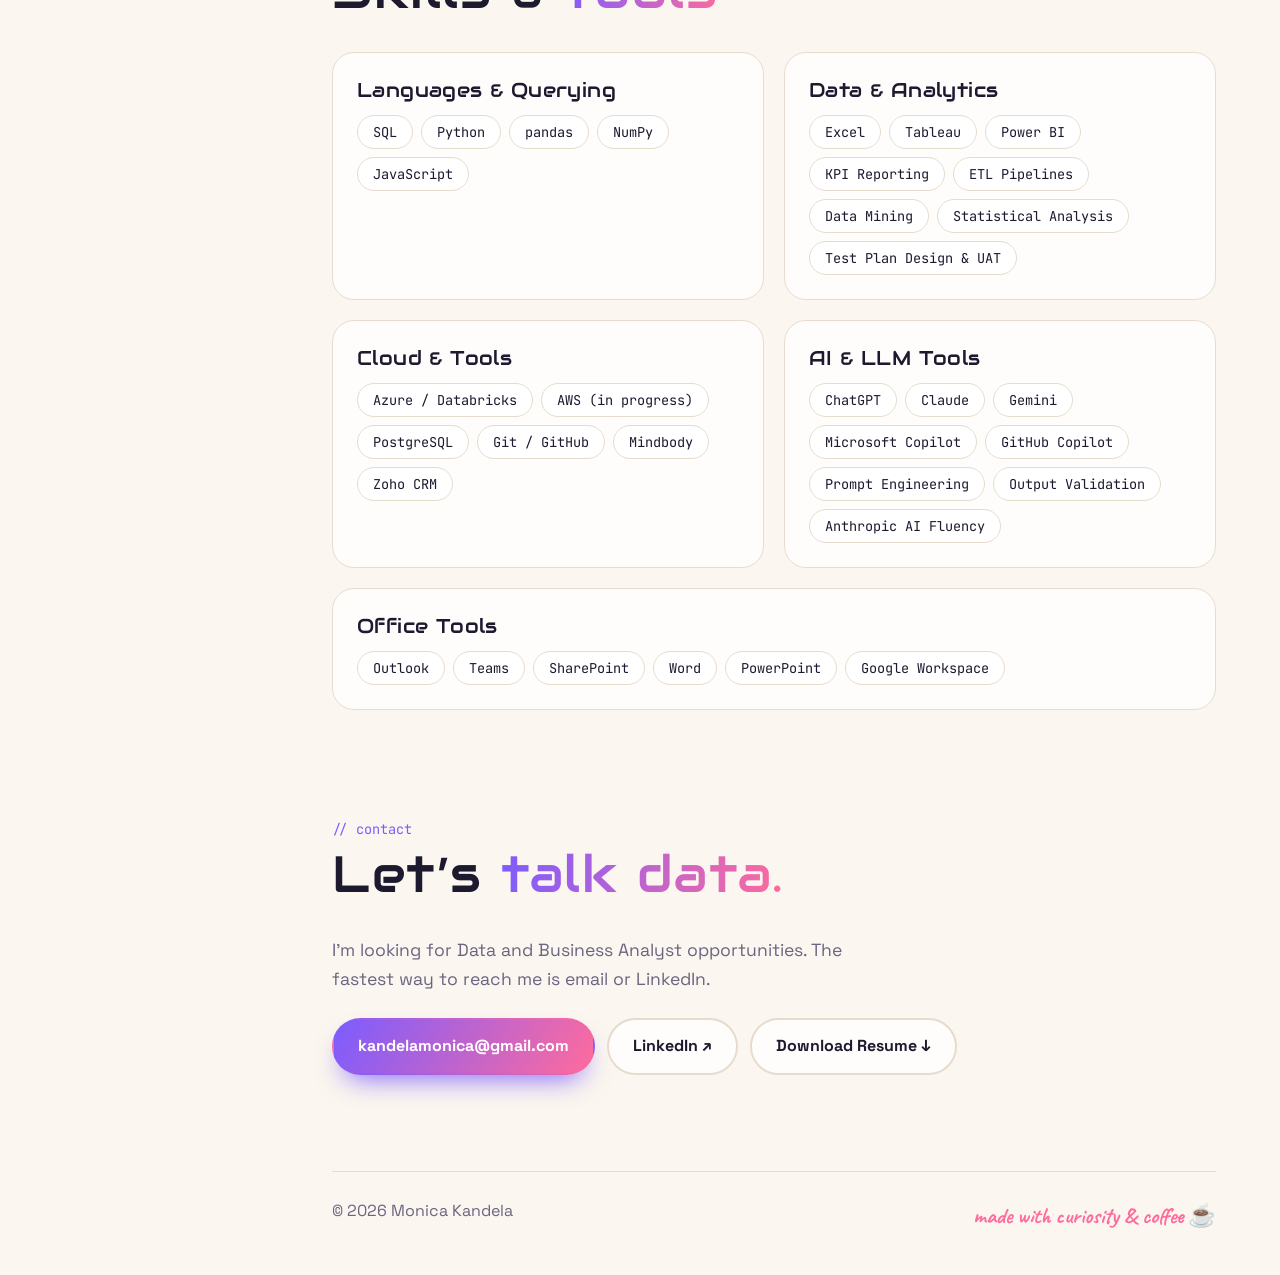
==== commit 86e97000: "Add Recruiter view, heading font, open-to-roles pill Co-Authored-By: Claude Sonnet 5.5 <noreply@anth" ====
--- a/index.html
+++ b/index.html
@@ -8,7 +8,7 @@
 <link rel="icon" href="data:image/svg+xml,<svg xmlns='http://www.w3.org/2000/svg' viewBox='0 0 100 100'><rect width='100' height='100' rx='28' fill='%237c5cff'/><text x='50' y='68' font-size='58' text-anchor='middle' fill='white' font-family='Georgia' font-style='italic'>M</text></svg>">
 <link rel="preconnect" href="https://fonts.googleapis.com">
 <link rel="preconnect" href="https://fonts.gstatic.com" crossorigin>
-<link href="https://fonts.googleapis.com/css2?family=Caveat:wght@600;700&family=JetBrains+Mono:wght@400;600&family=Space+Grotesk:wght@400;500;700&display=swap" rel="stylesheet">
+<link href="https://fonts.googleapis.com/css2?family=Audiowide&family=Caveat:wght@600;700&family=JetBrains+Mono:wght@400;600&family=Space+Grotesk:wght@400;500;700&display=swap" rel="stylesheet">
 <link rel="stylesheet" href="css/style.css">
 <script>
   try { var t = localStorage.getItem('theme') || (matchMedia('(prefers-color-scheme: dark)').matches ? 'dark' : 'light'); document.documentElement.dataset.theme = t; } catch (e) {}
@@ -39,6 +39,8 @@
     <a href="#contact"><em>06</em> Contact</a>
   </nav>
 
+  <a class="recruiter-btn" href="cv/">Recruiter view <span>→</span></a>
+
   <a class="resume-btn" href="assets/MonicaKandela_FinalResume.pdf" download="MonicaKandela_FinalResume.pdf">
     <svg viewBox="0 0 24 24" width="20" height="20" fill="none" stroke="currentColor" stroke-width="2.2" stroke-linecap="round" stroke-linejoin="round"><path d="M12 3v12m0 0-5-5m5 5 5-5M4 21h16"/></svg>
     <span>Download Resume<small>PDF · MonicaKandela_FinalResume</small></span>
@@ -59,7 +61,7 @@
 <!-- ============ HERO ============ -->
 <section class="hero" id="home">
   <div class="hero-text">
-    <p class="badge"><span class="pulse"></span> Open to Data / Business Analyst roles</p>
+    <p class="badge"><span class="pulse"></span> Open to Data Analyst / Business Analyst roles</p>
     <h1>
       <span class="hi">Hi, I&rsquo;m</span>
       <span class="name script" id="typed" aria-label="Monica Kandela!"></span><span class="caret" aria-hidden="true"></span>
@@ -69,7 +71,7 @@
     <div class="cta">
       <a class="btn primary" href="#projects">View Projects <span>→</span></a>
       <a class="btn ghost" href="assets/MonicaKandela_FinalResume.pdf" download="MonicaKandela_FinalResume.pdf">Resume ↓</a>
-      <a class="btn ghost" href="#contact">Contact</a>
+      <a class="btn ghost" href="cv/">Recruiter view</a>
     </div>
     <div class="tags">
       <span>B.S. Information Technology · GMU</span>
@@ -100,7 +102,7 @@
 <!-- ============ ABOUT ============ -->
 <section class="sec" id="about">
   <p class="eyebrow">// about me</p>
-  <h2>Curious by nature, <span class="script">analytical by trade.</span></h2>
+  <h2>Curious by nature, <em>analytical by trade.</em></h2>
   <div class="about-grid reveal">
     <div class="about-copy">
       <p>I&rsquo;m an Information Technology graduate from George Mason University with a concentration in Web Development, and a strong foundation in analytical and strategic problem-solving. I love developing hypotheses, exploring structured and unstructured data, and translating findings into recommendations that drive business strategy.</p>
@@ -128,7 +130,7 @@
 <!-- ============ EXPERIENCE ============ -->
 <section class="sec" id="experience">
   <p class="eyebrow">// experience</p>
-  <h2>Where I&rsquo;ve <span class="script">made an impact</span></h2>
+  <h2>Where I&rsquo;ve <em>made an impact</em></h2>
   <ol class="timeline">
     <li class="reveal">
       <time>May 2025 – Aug 2025</time>
@@ -161,7 +163,7 @@
 <!-- ============ PROJECTS ============ -->
 <section class="sec" id="projects">
   <p class="eyebrow">// portfolio</p>
-  <h2>Selected <span class="script">projects</span></h2>
+  <h2>Selected <em>projects</em></h2>
   <div class="filters" role="group" aria-label="Filter projects">
     <button class="on" data-f="all">All</button>
     <button data-f="data">Data &amp; SQL</button>
@@ -242,7 +244,7 @@
 <!-- ============ SKILLS ============ -->
 <section class="sec" id="skills">
   <p class="eyebrow">// toolkit</p>
-  <h2>Skills &amp; <span class="script">tools</span></h2>
+  <h2>Skills &amp; <em>tools</em></h2>
   <div class="skill-grid reveal">
     <div class="skill"><h3>Languages &amp; Querying</h3><div class="mini-tags big"><span>SQL</span><span>Python</span><span>pandas</span><span>NumPy</span><span>JavaScript</span></div></div>
     <div class="skill"><h3>Data &amp; Analytics</h3><div class="mini-tags big"><span>Excel</span><span>Tableau</span><span>Power BI</span><span>KPI Reporting</span><span>ETL Pipelines</span><span>Data Mining</span><span>Statistical Analysis</span><span>Test Plan Design &amp; UAT</span></div></div>
@@ -255,7 +257,7 @@
 <!-- ============ CONTACT ============ -->
 <section class="sec contact" id="contact">
   <p class="eyebrow">// contact</p>
-  <h2>Let&rsquo;s <span class="script">talk data.</span></h2>
+  <h2>Let&rsquo;s <em>talk data.</em></h2>
   <p class="lede">I&rsquo;m looking for Data and Business Analyst opportunities. The fastest way to reach me is email or LinkedIn.</p>
   <div class="cta">
     <a class="btn primary" href="mailto:kandelamonica@gmail.com">kandelamonica@gmail.com</a>
--- a/css/style.css
+++ b/css/style.css
@@ -3,6 +3,7 @@
   --a:#7c5cff; --b:#ff6b9d; --c:#12c2a5; --d:#ffb454;
   --card:rgba(255,255,255,.72); --shadow:0 20px 50px -20px rgba(80,50,160,.28);
   --side:268px; --r:22px;
+  --head:'Electric Typewriter','Audiowide','Space Grotesk',sans-serif;
 }
 :root[data-theme="dark"]{
   --bg:#0c0a1d; --bg2:#14112b; --ink:#f1edff; --muted:#a49fc4; --line:#2a2548;
@@ -58,7 +59,7 @@
 /* hero */
 .hero{min-height:100vh;display:grid;grid-template-columns:1.1fr .9fr;gap:40px;align-items:center;padding:60px 0}
 .badge{display:inline-flex;align-items:center;gap:10px;padding:7px 16px;border-radius:99px;background:var(--card);border:1px solid var(--line);font:400 .78rem 'JetBrains Mono',monospace;margin-bottom:22px}
-.pulse{width:9px;height:9px;border-radius:50%;background:var(--c);box-shadow:0 0 0 0 var(--c);animation:pulse 2s infinite}
+.pulse{flex:none;width:9px;height:9px;border-radius:50%;background:var(--c);box-shadow:0 0 0 0 var(--c);animation:pulse 2s infinite}
 @keyframes pulse{70%{box-shadow:0 0 0 10px transparent}100%{box-shadow:0 0 0 0 transparent}}
 h1{line-height:1;margin-bottom:14px}
 .hi{display:block;font-size:clamp(1.4rem,2.4vw,2rem);font-weight:500;color:var(--muted);margin-bottom:6px}
@@ -208,4 +209,14 @@
   .glow{display:none}
 }
 @media (max-width:480px){.stats{grid-template-columns:1fr}.chip{font-size:.72rem;padding:6px 11px}}
+/* heading font */
+@font-face{font-family:'Electric Typewriter';src:local('Electric Typewriter'),local('ElectricTypewriter-Regular'),url('../assets/fonts/ElectricTypewriter.woff2') format('woff2');font-display:swap}
+h2,h3,.stats b,.metric b,.recruiter-btn,.nav a{font-family:var(--head);font-weight:400;letter-spacing:.02em}
+h2{letter-spacing:.03em}
+h2 em{font-style:normal;background:linear-gradient(100deg,var(--a),var(--b));-webkit-background-clip:text;background-clip:text;color:transparent}
+.badge{text-transform:uppercase;letter-spacing:.12em;font-size:.72rem}
+.recruiter-btn{display:flex;justify-content:space-between;padding:12px 16px;border-radius:14px;border:2px solid var(--ink);background:var(--ink);color:var(--bg);transition:.25s}
+.recruiter-btn:hover{transform:translateY(-3px);box-shadow:0 12px 24px -10px var(--ink)}
+.recruiter-btn span{transition:.25s}.recruiter-btn:hover span{transform:translateX(4px)}
+
 @media (prefers-reduced-motion:reduce){*,*::before,*::after{animation:none!important;transition:none!important}.reveal{opacity:1;transform:none}html{scroll-behavior:auto}}
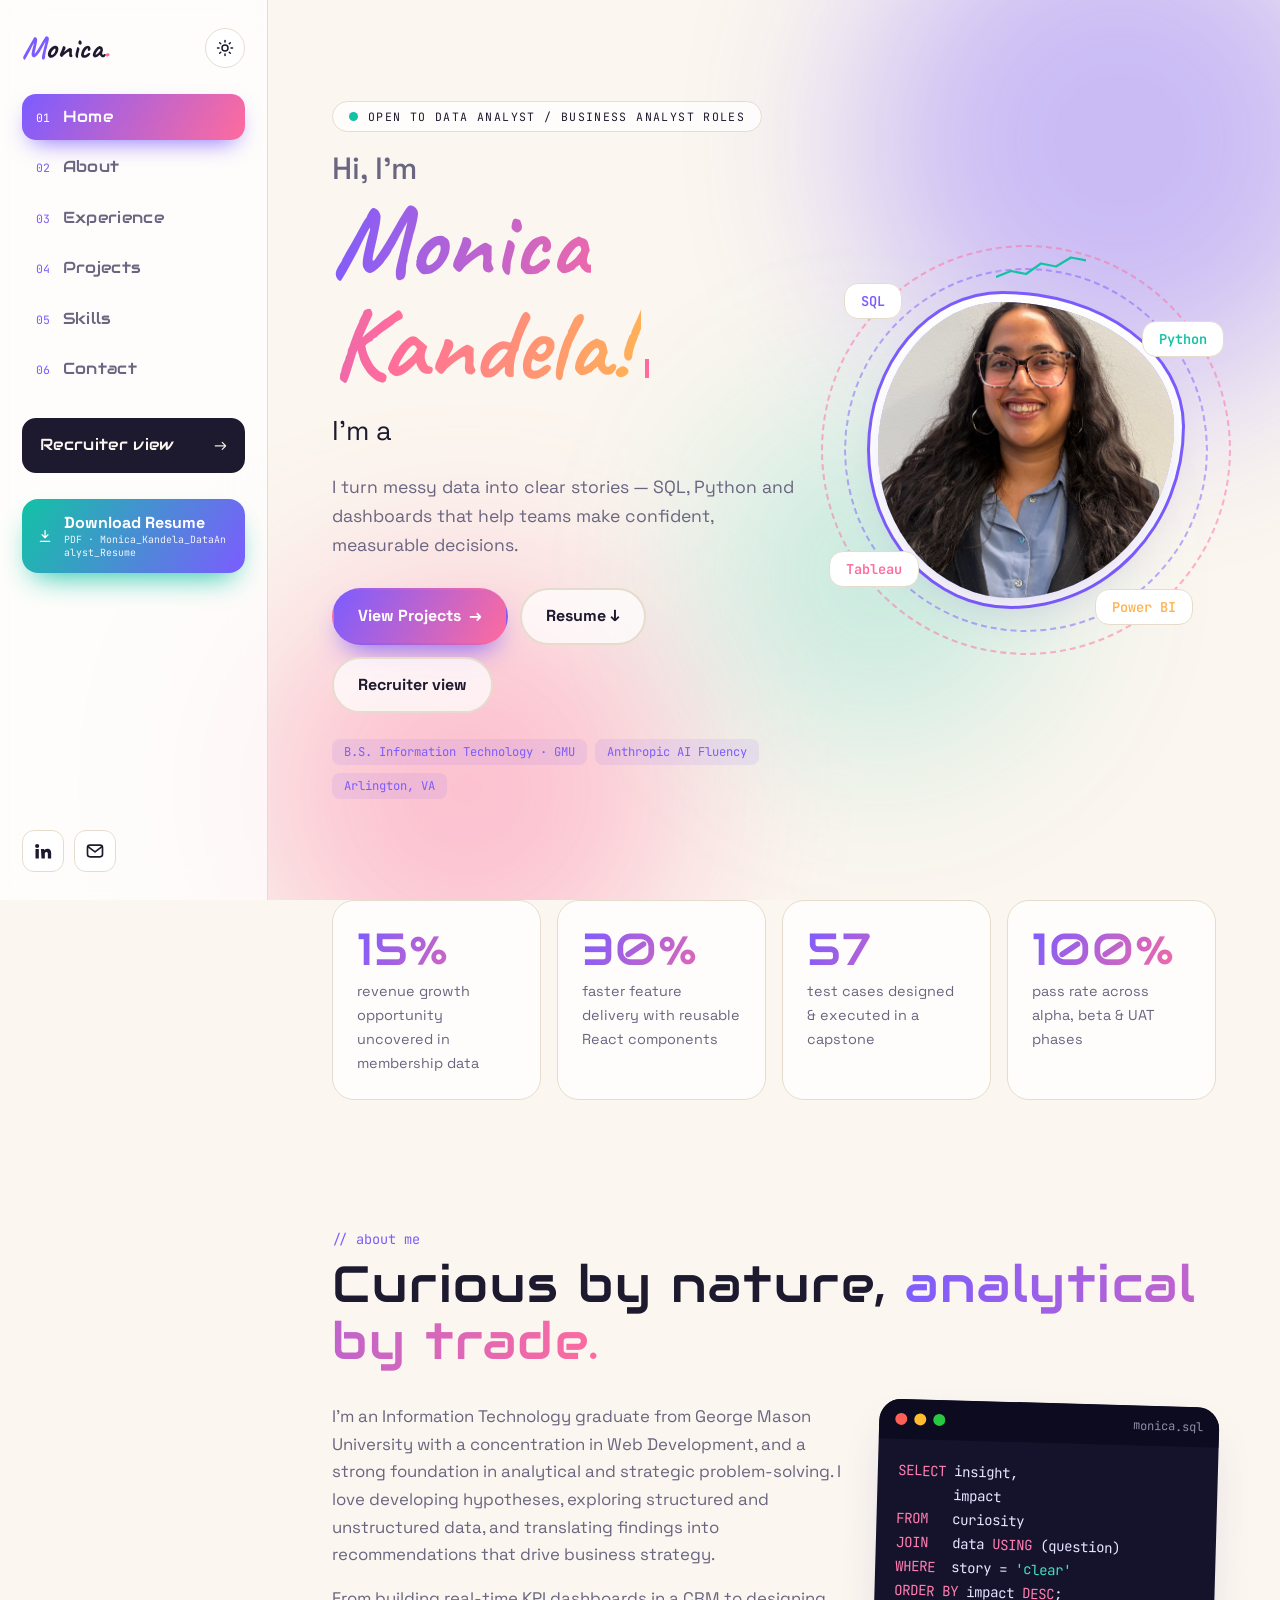
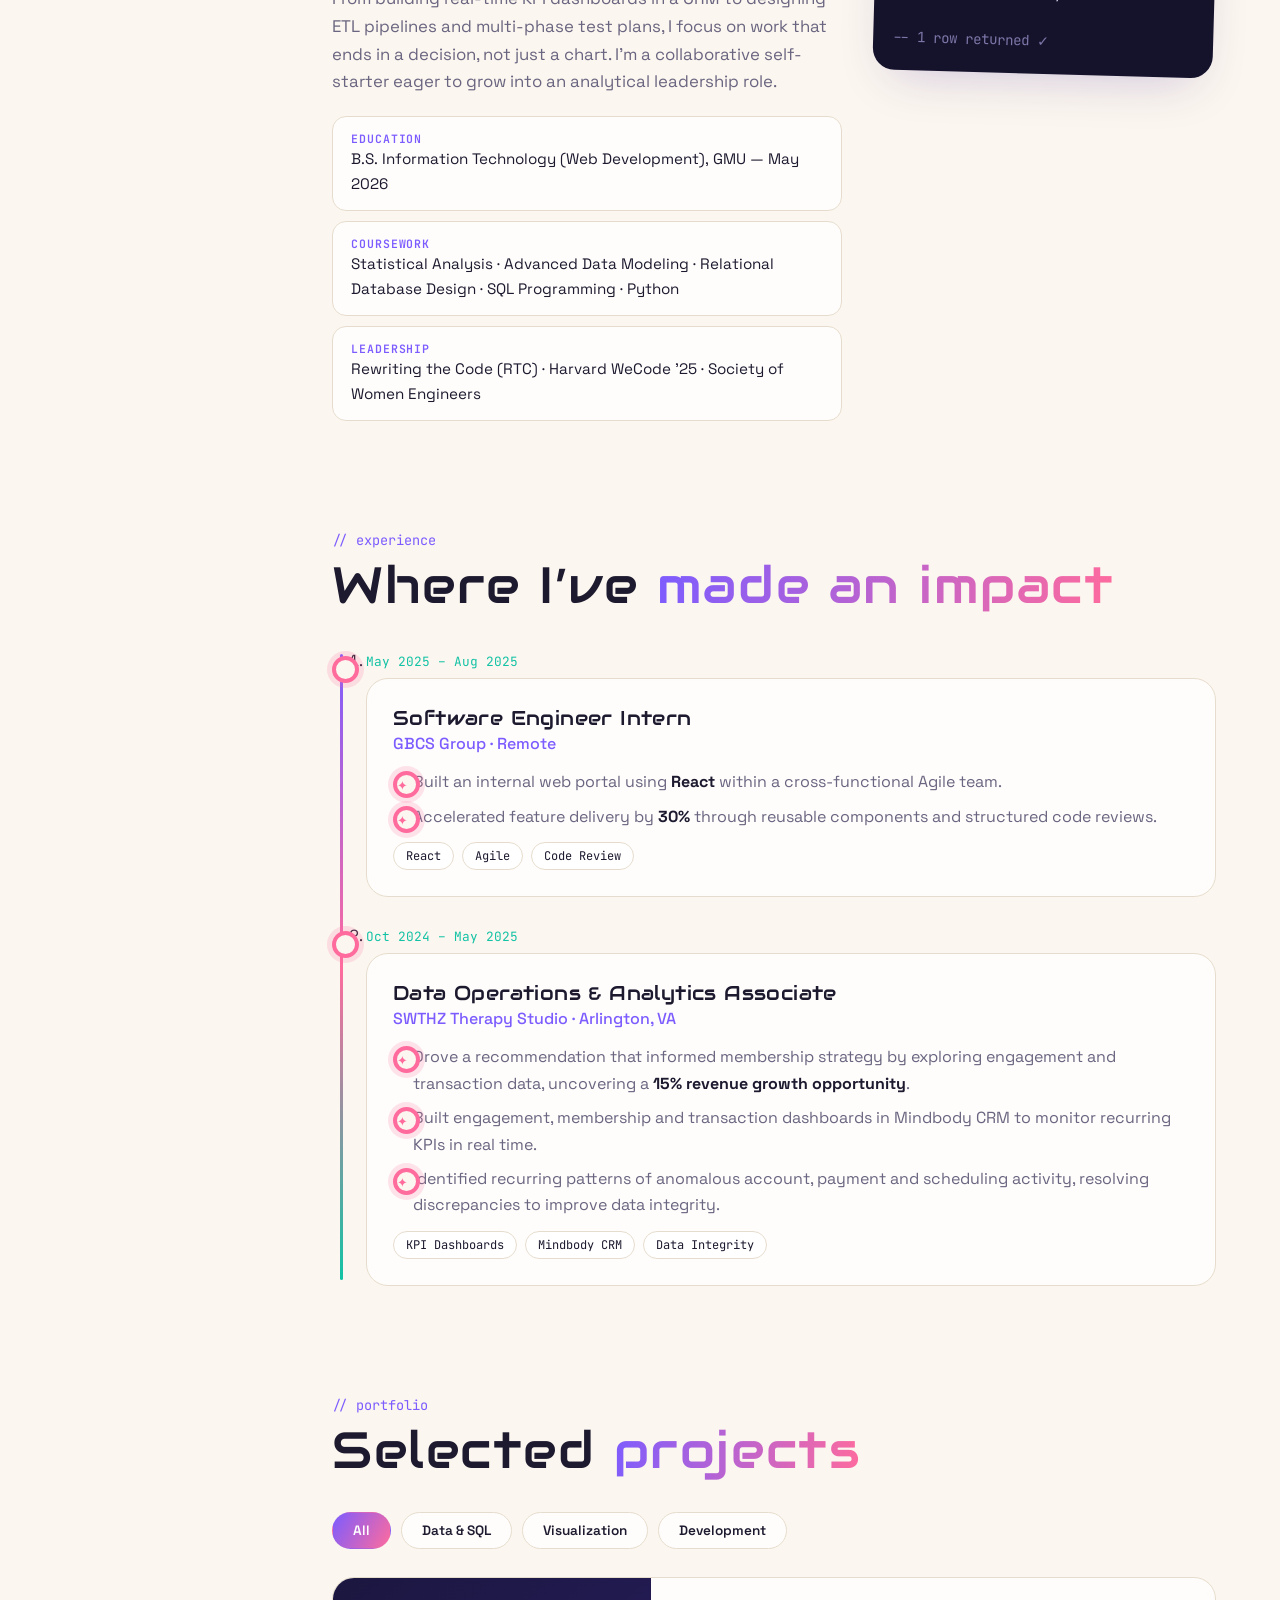
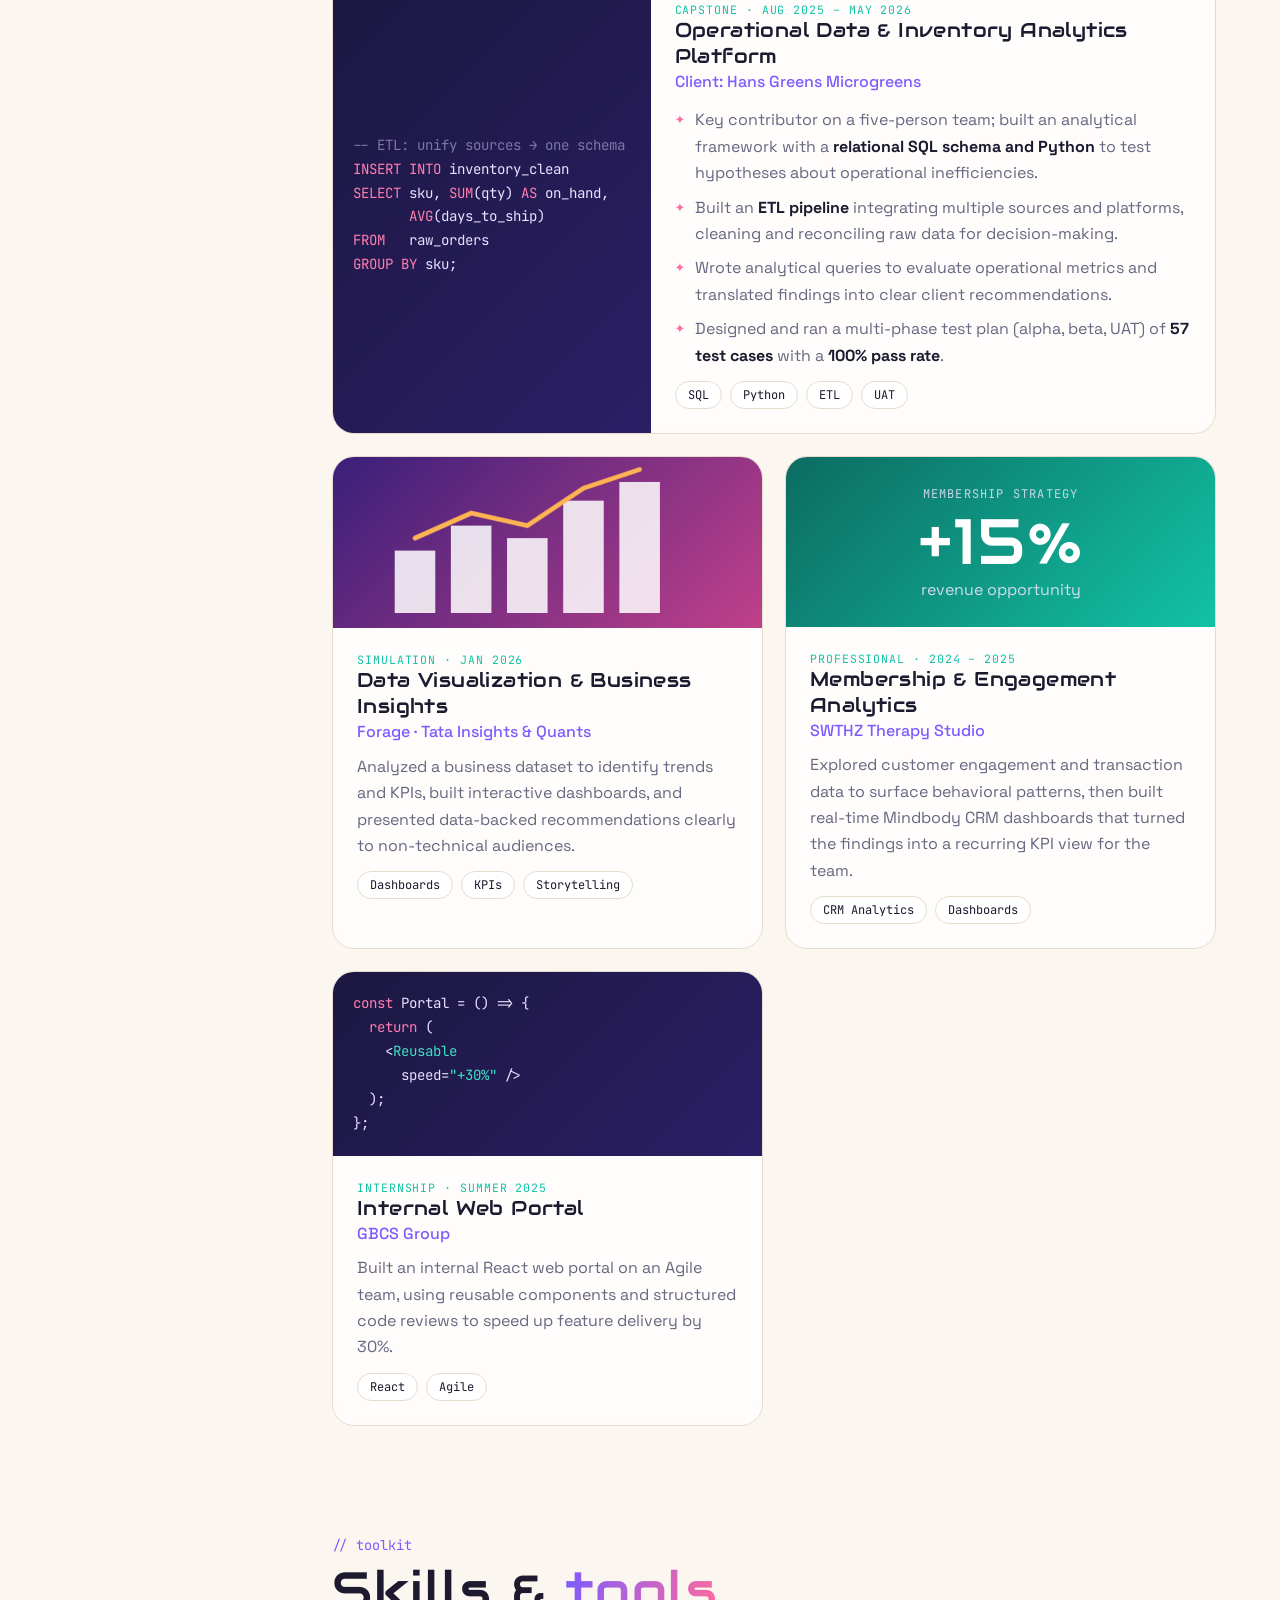
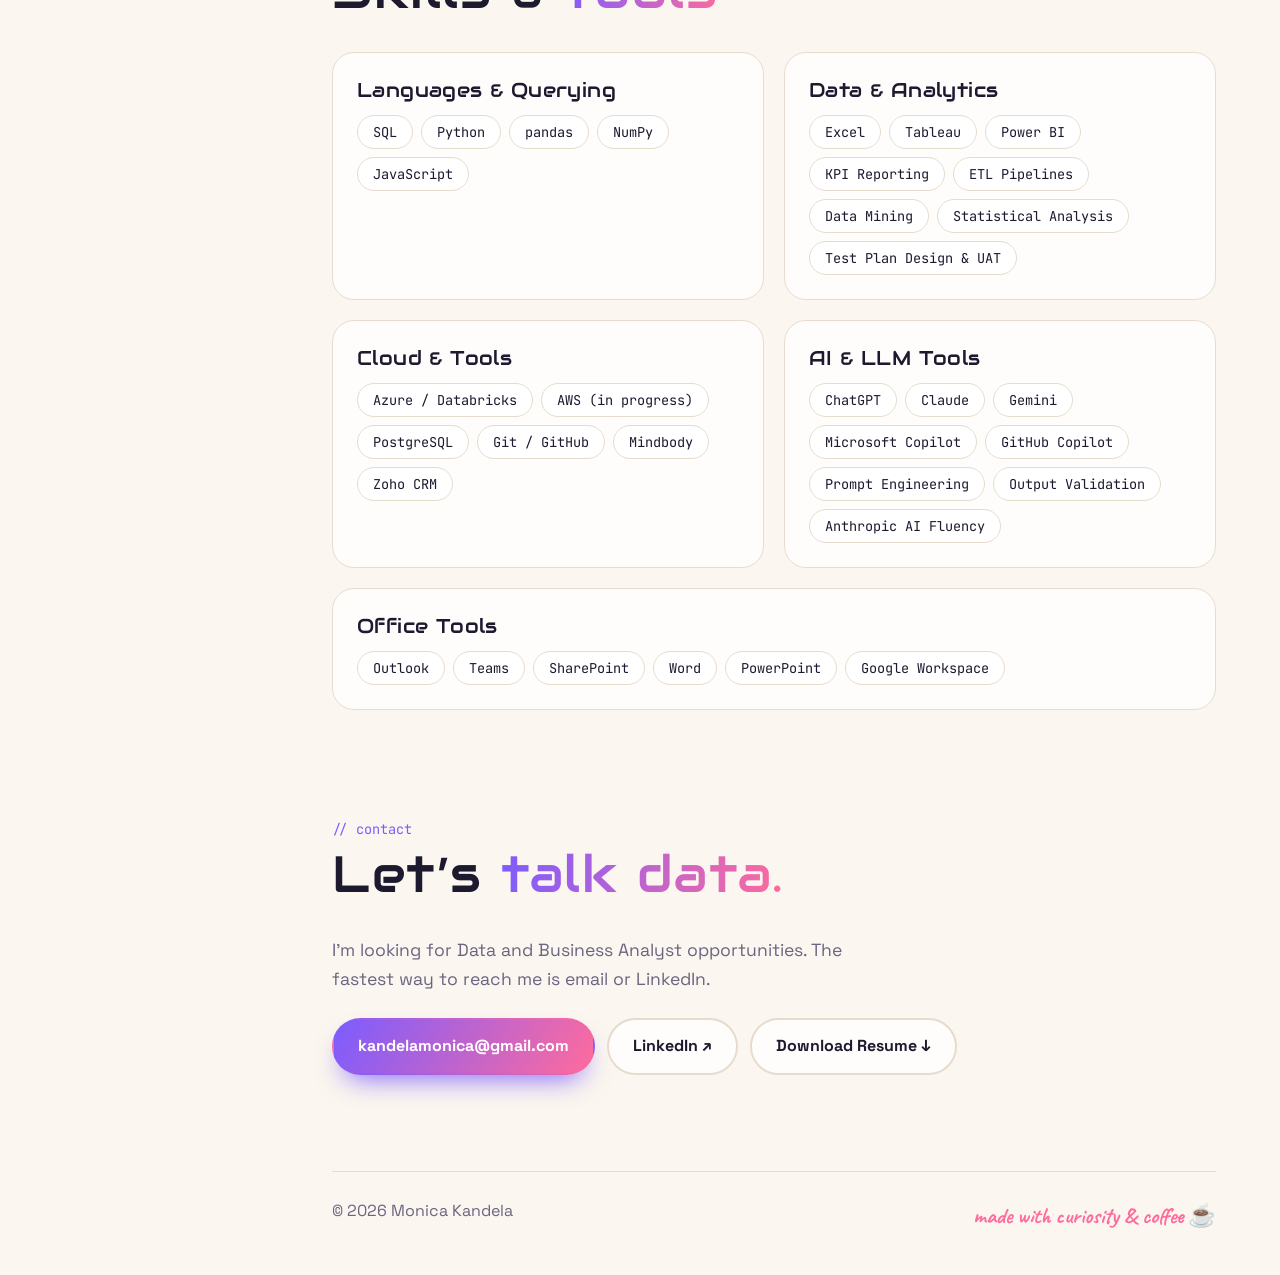
==== commit bc775442: "Rename resume PDF, match recruiter view header Co-Authored-By: Claude Sonnet 5.5 <noreply@anthropic." ====
--- a/index.html
+++ b/index.html
@@ -41,9 +41,9 @@
 
   <a class="recruiter-btn" href="cv/">Recruiter view <span>→</span></a>
 
-  <a class="resume-btn" href="assets/MonicaKandela_FinalResume.pdf" download="MonicaKandela_FinalResume.pdf">
+  <a class="resume-btn" href="assets/Monica_Kandela_DataAnalyst_Resume.pdf" download="Monica_Kandela_DataAnalyst_Resume.pdf">
     <svg viewBox="0 0 24 24" width="20" height="20" fill="none" stroke="currentColor" stroke-width="2.2" stroke-linecap="round" stroke-linejoin="round"><path d="M12 3v12m0 0-5-5m5 5 5-5M4 21h16"/></svg>
-    <span>Download Resume<small>PDF · MonicaKandela_FinalResume</small></span>
+    <span>Download Resume<small>PDF · Monica_Kandela_DataAnalyst_Resume</small></span>
   </a>
 
   <div class="socials">
@@ -70,7 +70,7 @@
     <p class="lede">I turn messy data into clear stories &mdash; SQL, Python and dashboards that help teams make confident, measurable decisions.</p>
     <div class="cta">
       <a class="btn primary" href="#projects">View Projects <span>→</span></a>
-      <a class="btn ghost" href="assets/MonicaKandela_FinalResume.pdf" download="MonicaKandela_FinalResume.pdf">Resume ↓</a>
+      <a class="btn ghost" href="assets/Monica_Kandela_DataAnalyst_Resume.pdf" download="Monica_Kandela_DataAnalyst_Resume.pdf">Resume ↓</a>
       <a class="btn ghost" href="cv/">Recruiter view</a>
     </div>
     <div class="tags">
@@ -262,7 +262,7 @@
   <div class="cta">
     <a class="btn primary" href="mailto:kandelamonica@gmail.com">kandelamonica@gmail.com</a>
     <a class="btn ghost" href="https://www.linkedin.com/in/monica-kandela" target="_blank" rel="noopener">LinkedIn ↗</a>
-    <a class="btn ghost" href="assets/MonicaKandela_FinalResume.pdf" download="MonicaKandela_FinalResume.pdf">Download Resume ↓</a>
+    <a class="btn ghost" href="assets/Monica_Kandela_DataAnalyst_Resume.pdf" download="Monica_Kandela_DataAnalyst_Resume.pdf">Download Resume ↓</a>
   </div>
 </section>
 
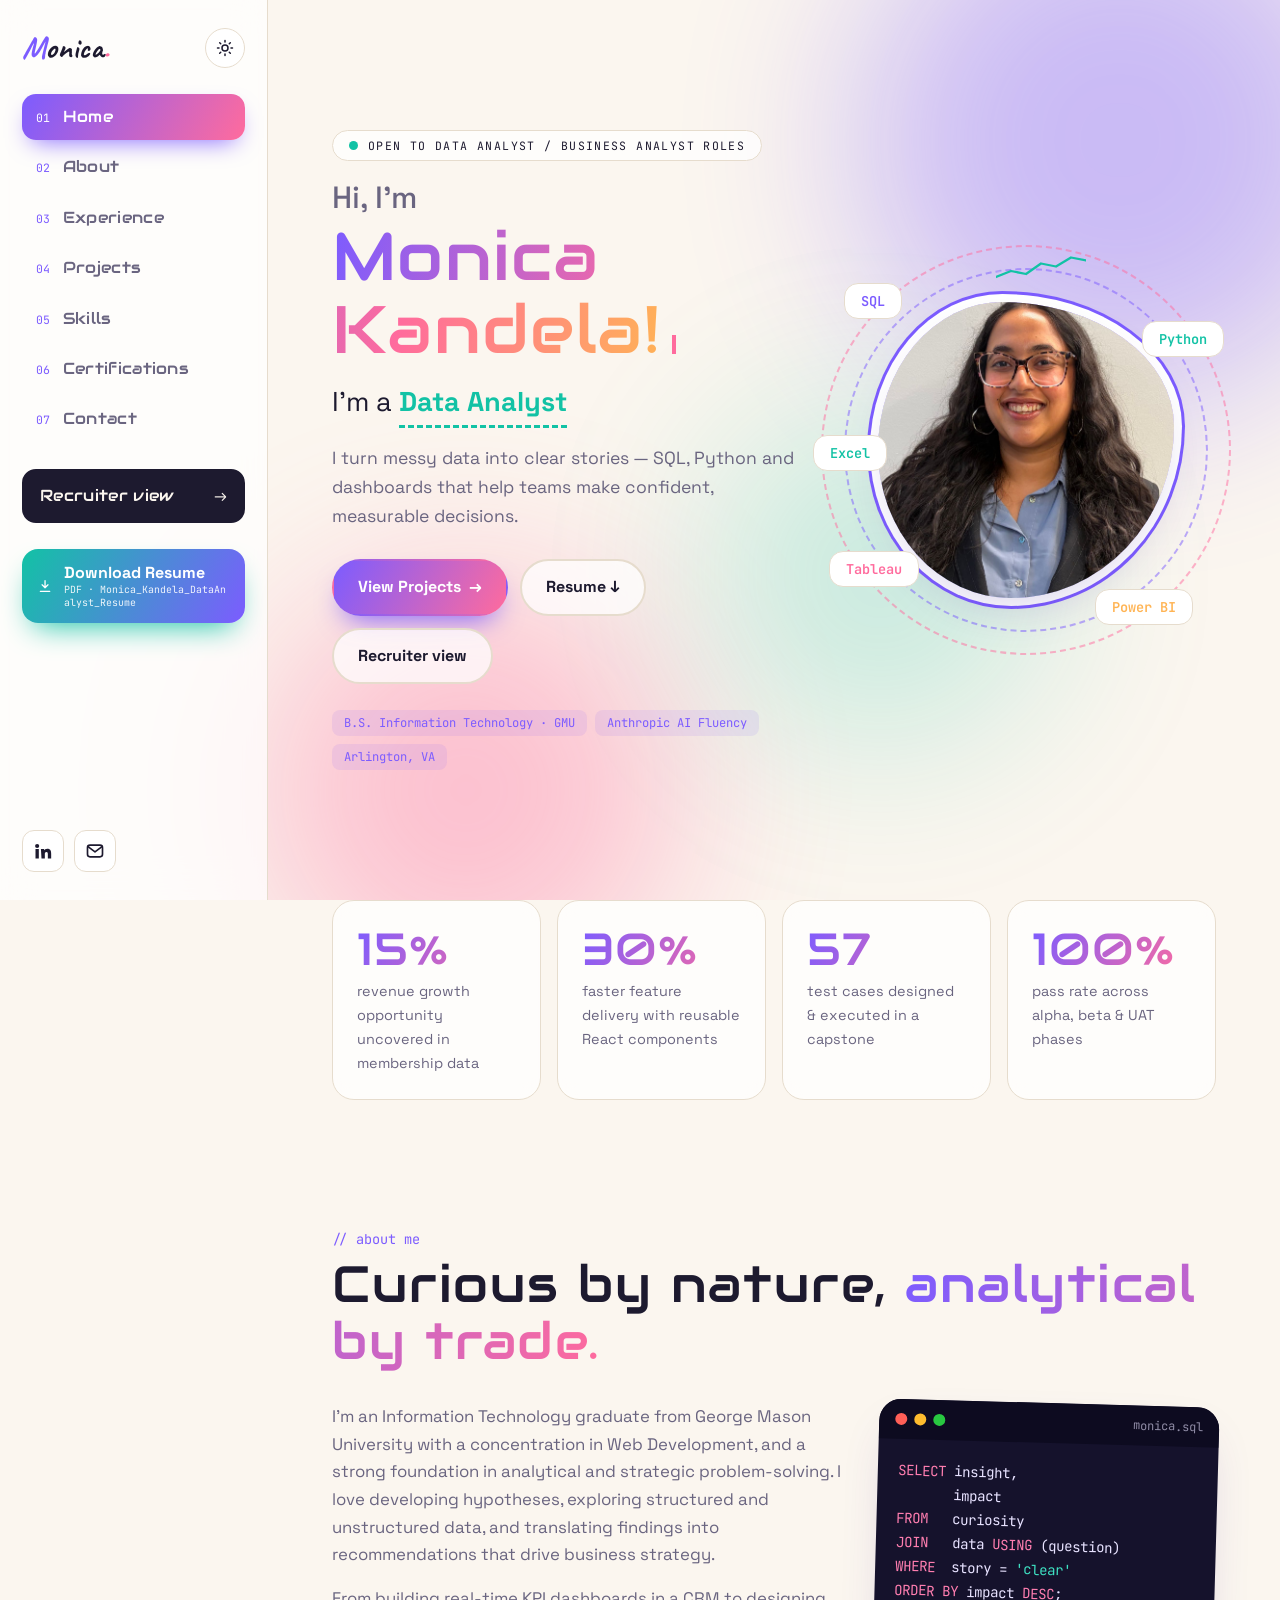
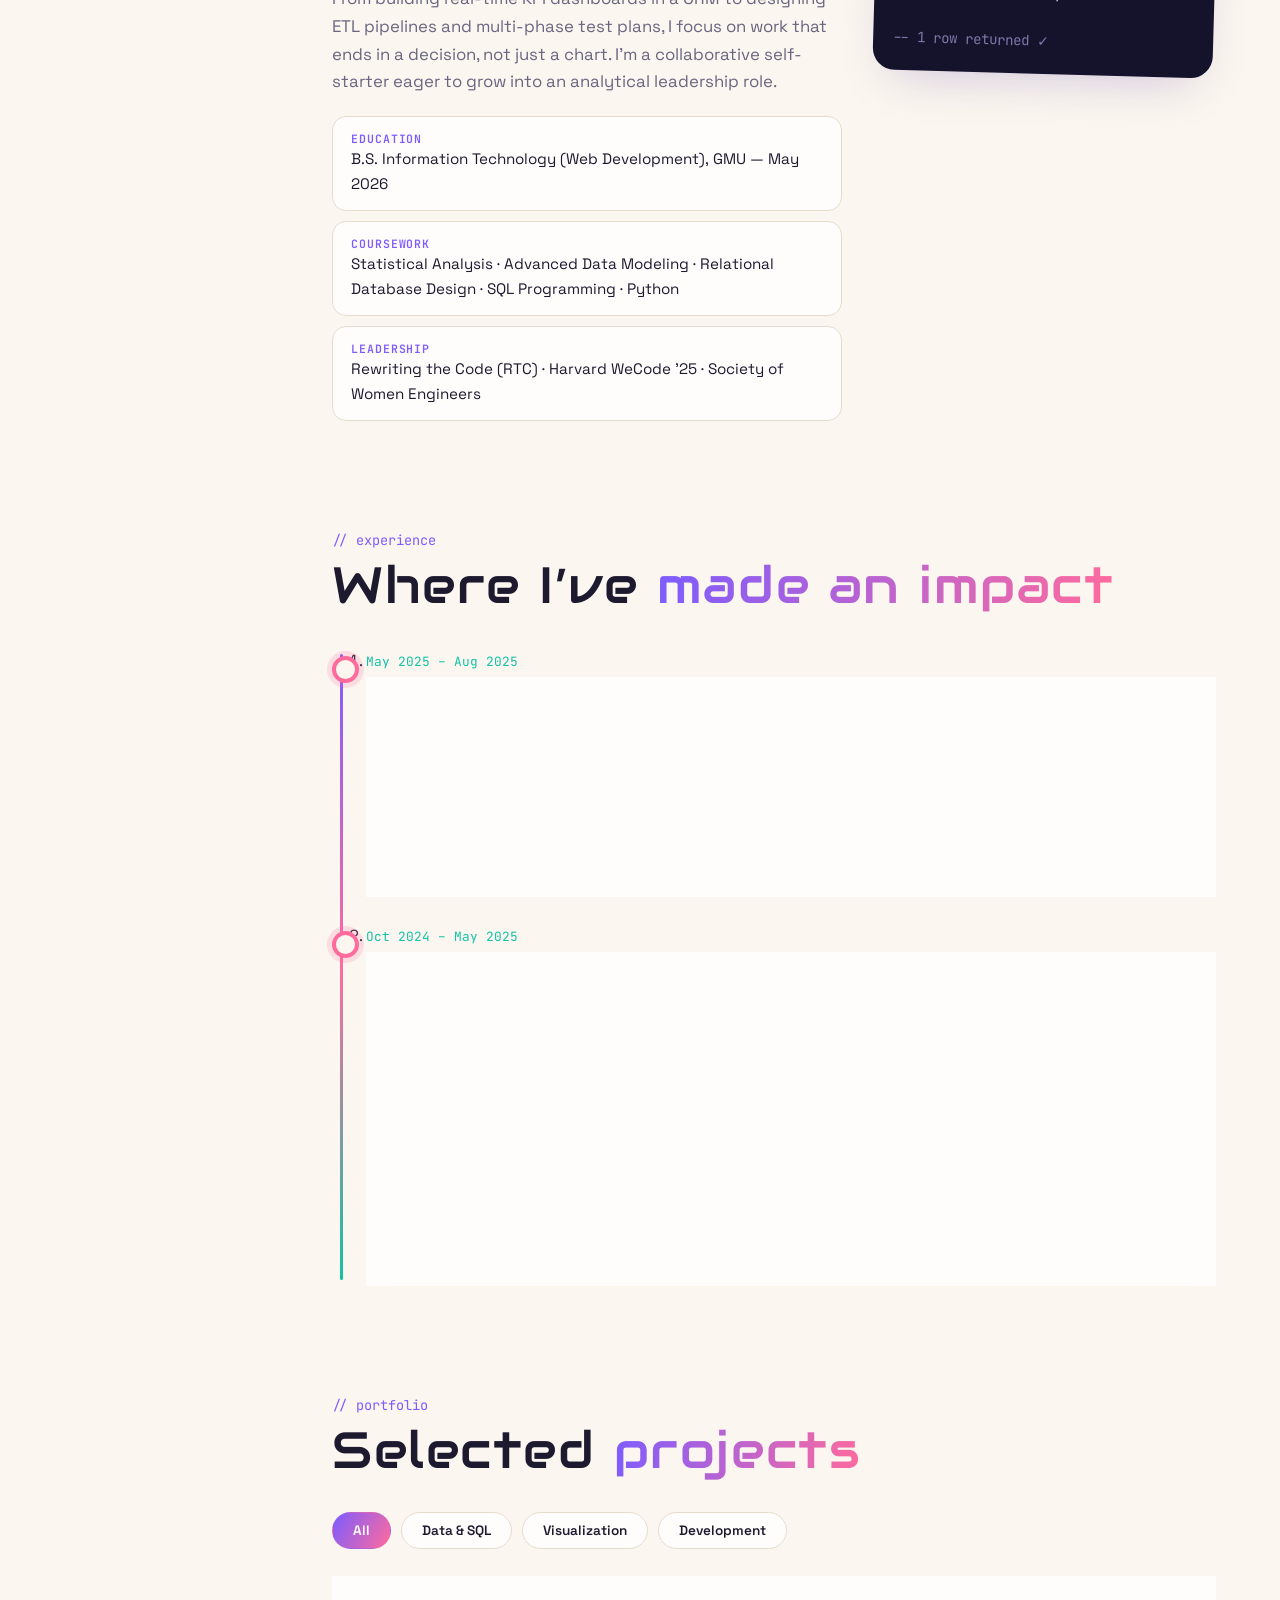
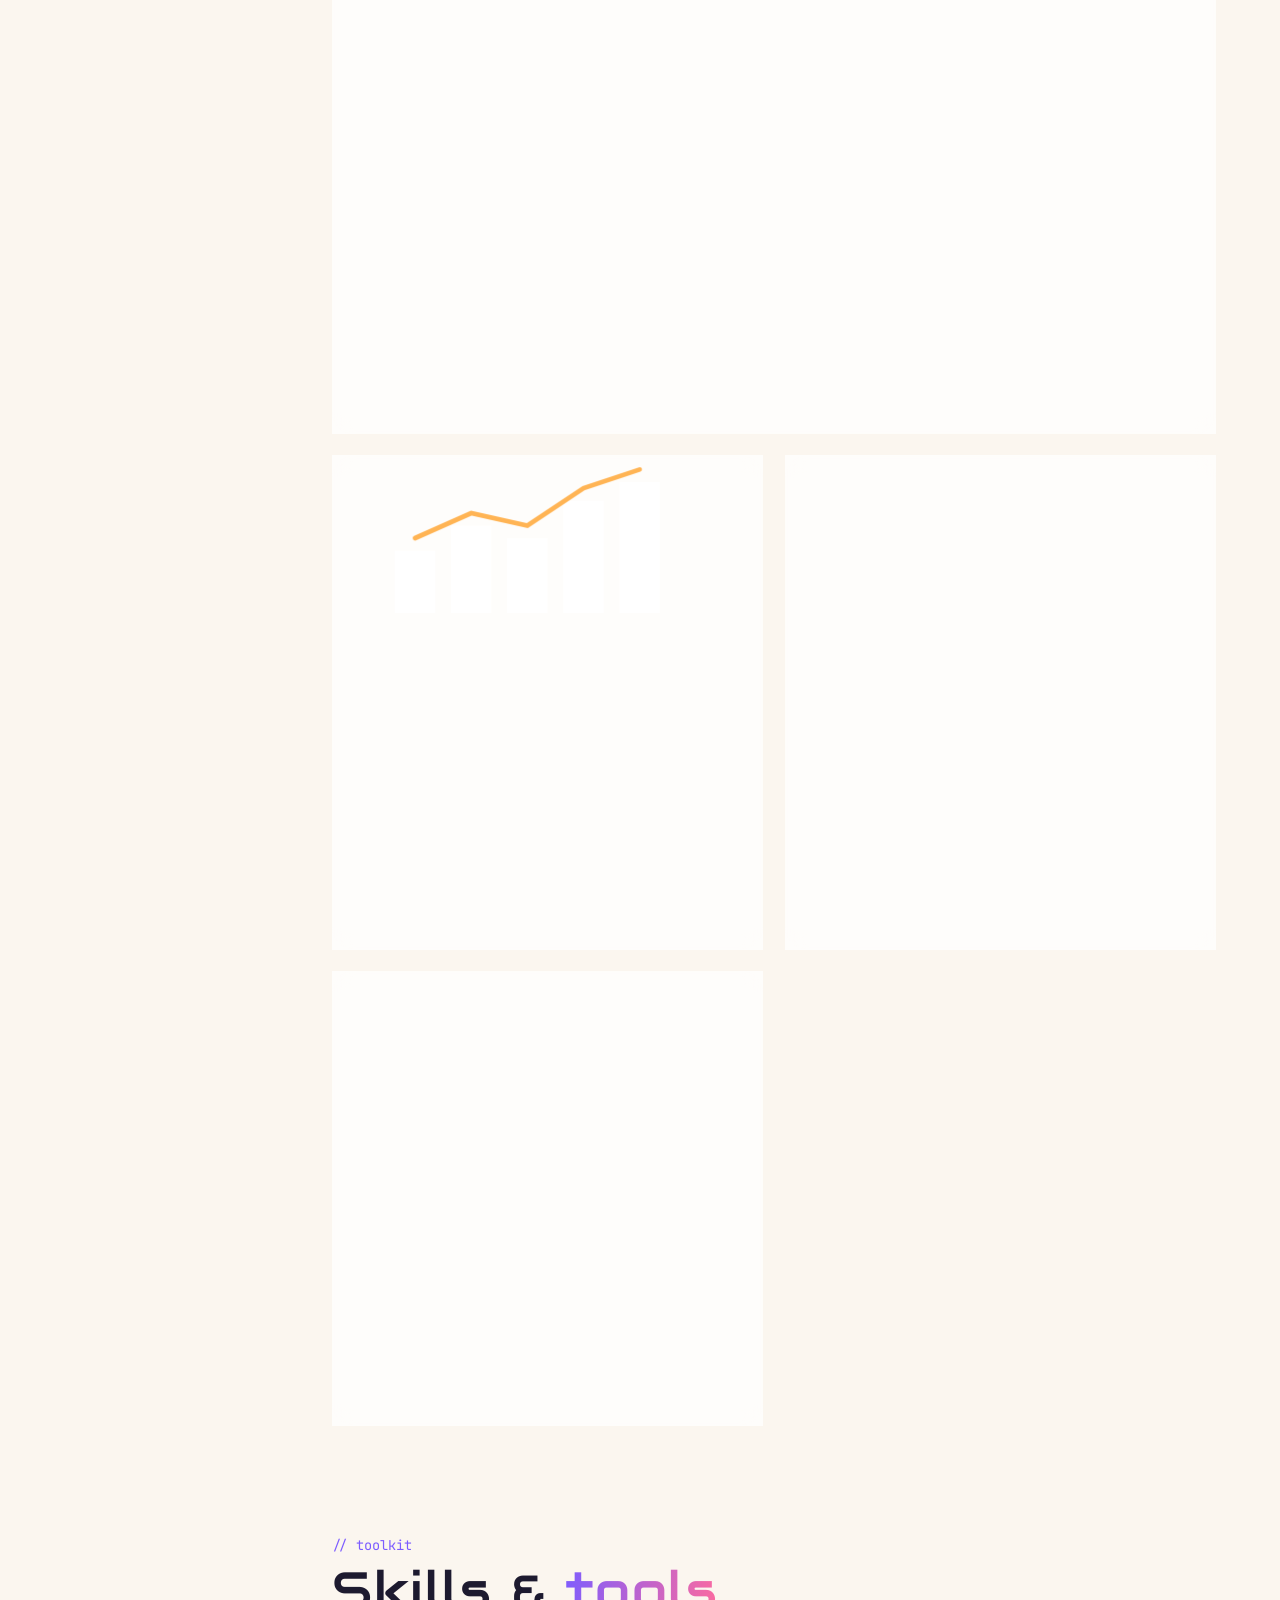
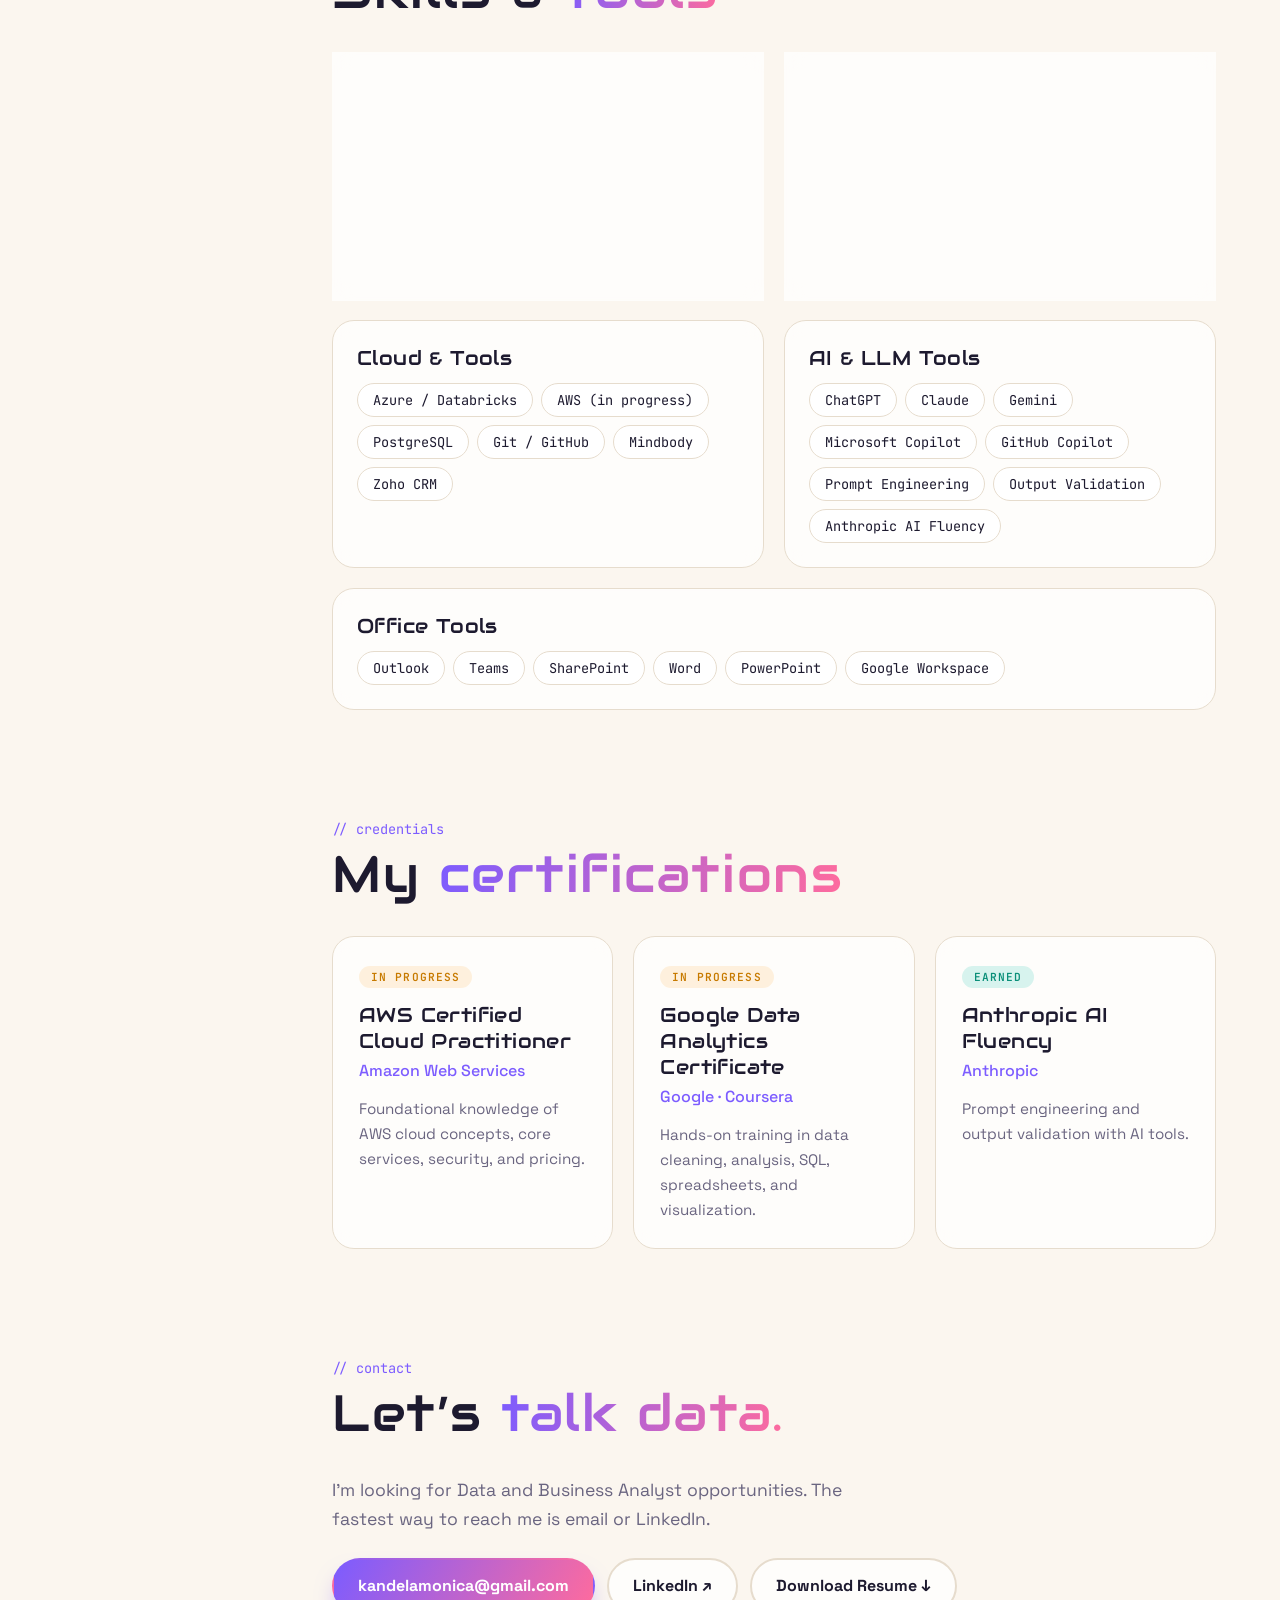
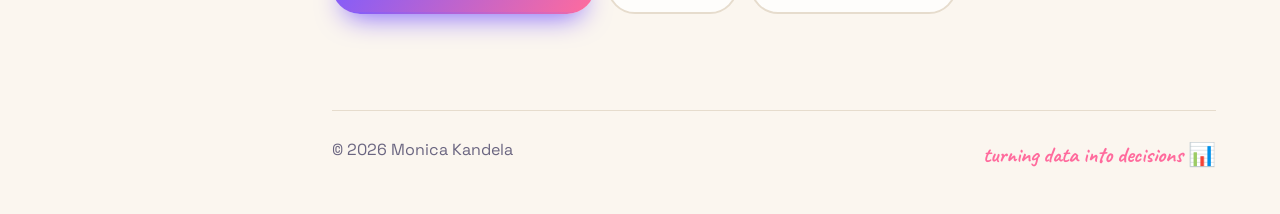
==== commit e31c1864: "Add certifications, Excel chip, name in heading font, new footer tagline Co-Authored-By: Claude Sonn" ====
--- a/index.html
+++ b/index.html
@@ -36,7 +36,8 @@
     <a href="#experience"><em>03</em> Experience</a>
     <a href="#projects"><em>04</em> Projects</a>
     <a href="#skills"><em>05</em> Skills</a>
-    <a href="#contact"><em>06</em> Contact</a>
+    <a href="#certifications"><em>06</em> Certifications</a>
+    <a href="#contact"><em>07</em> Contact</a>
   </nav>
 
   <a class="recruiter-btn" href="cv/">Recruiter view <span>→</span></a>
@@ -64,7 +65,7 @@
     <p class="badge"><span class="pulse"></span> Open to Data Analyst / Business Analyst roles</p>
     <h1>
       <span class="hi">Hi, I&rsquo;m</span>
-      <span class="name script" id="typed" aria-label="Monica Kandela!"></span><span class="caret" aria-hidden="true"></span>
+      <span class="name" id="typed" aria-label="Monica Kandela!"></span><span class="caret" aria-hidden="true"></span>
     </h1>
     <p class="role">I&rsquo;m a <strong class="rotator" id="rotator">Data Analyst</strong></p>
     <p class="lede">I turn messy data into clear stories &mdash; SQL, Python and dashboards that help teams make confident, measurable decisions.</p>
@@ -87,6 +88,7 @@
     <span class="chip c2">Python</span>
     <span class="chip c3">Tableau</span>
     <span class="chip c4">Power BI</span>
+    <span class="chip c5">Excel</span>
     <svg class="spark" viewBox="0 0 120 40" aria-hidden="true"><polyline points="0,32 20,24 40,28 60,14 80,18 100,6 120,10" fill="none" stroke="currentColor" stroke-width="3" stroke-linecap="round" stroke-linejoin="round"/></svg>
   </div>
 </section>
@@ -254,6 +256,32 @@
   </div>
 </section>
 
+<!-- ============ CERTIFICATIONS ============ -->
+<section class="sec" id="certifications">
+  <p class="eyebrow">// credentials</p>
+  <h2>My <em>certifications</em></h2>
+  <div class="cert-grid reveal">
+    <div class="cert">
+      <span class="status">In progress</span>
+      <h3>AWS Certified Cloud Practitioner</h3>
+      <p class="org">Amazon Web Services</p>
+      <p>Foundational knowledge of AWS cloud concepts, core services, security, and pricing.</p>
+    </div>
+    <div class="cert">
+      <span class="status">In progress</span>
+      <h3>Google Data Analytics Certificate</h3>
+      <p class="org">Google · Coursera</p>
+      <p>Hands-on training in data cleaning, analysis, SQL, spreadsheets, and visualization.</p>
+    </div>
+    <div class="cert done">
+      <span class="status ok">Earned</span>
+      <h3>Anthropic AI Fluency</h3>
+      <p class="org">Anthropic</p>
+      <p>Prompt engineering and output validation with AI tools.</p>
+    </div>
+  </div>
+</section>
+
 <!-- ============ CONTACT ============ -->
 <section class="sec contact" id="contact">
   <p class="eyebrow">// contact</p>
@@ -268,7 +296,7 @@
 
 <footer>
   <span>© <span id="yr">2026</span> Monica Kandela</span>
-  <span class="script">made with curiosity &amp; coffee ☕</span>
+  <span class="script">turning data into decisions 📊</span>
 </footer>
 </main>
 
--- a/css/style.css
+++ b/css/style.css
@@ -63,7 +63,7 @@
 @keyframes pulse{70%{box-shadow:0 0 0 10px transparent}100%{box-shadow:0 0 0 0 transparent}}
 h1{line-height:1;margin-bottom:14px}
 .hi{display:block;font-size:clamp(1.4rem,2.4vw,2rem);font-weight:500;color:var(--muted);margin-bottom:6px}
-.name{font-size:clamp(3.4rem,8vw,6.6rem);background:linear-gradient(100deg,var(--a),var(--b) 55%,var(--d));-webkit-background-clip:text;background-clip:text;color:transparent;padding-right:.1em}
+.name{font-size:clamp(2.2rem,5.2vw,4.4rem);line-height:1.1;background:linear-gradient(100deg,var(--a),var(--b) 55%,var(--d));-webkit-background-clip:text;background-clip:text;color:transparent;padding-right:.1em}
 .caret{display:inline-block;width:4px;height:.8em;background:var(--b);margin-left:4px;vertical-align:-.05em;animation:blink 1s steps(2) infinite}
 @keyframes blink{50%{opacity:0}}
 .role{font-size:clamp(1.2rem,2.2vw,1.7rem);margin-bottom:16px}
@@ -90,6 +90,7 @@
 @keyframes spin{to{transform:rotate(360deg)}}
 .chip{position:absolute;z-index:3;padding:8px 16px;border-radius:14px;font:600 .85rem 'JetBrains Mono',monospace;background:var(--bg2);border:1px solid var(--line);box-shadow:var(--shadow);animation:bob 5s ease-in-out infinite}
 .c1{top:6%;left:2%;color:var(--a)} .c2{top:16%;right:-2%;color:var(--c);animation-delay:-1.5s}
+.c5{top:46%;left:-6%;color:var(--c);animation-delay:-2.2s}
 .c3{bottom:14%;left:-2%;color:var(--b);animation-delay:-3s} .c4{bottom:4%;right:6%;color:var(--d);animation-delay:-4s}
 @keyframes bob{50%{transform:translateY(-12px) rotate(-2deg)}}
 .spark{position:absolute;width:90px;color:var(--c);top:-2%;left:42%;z-index:3;stroke-dasharray:200;animation:draw 3s ease-in-out infinite alternate}
@@ -211,7 +212,7 @@
 @media (max-width:480px){.stats{grid-template-columns:1fr}.chip{font-size:.72rem;padding:6px 11px}}
 /* heading font */
 @font-face{font-family:'Electric Typewriter';src:local('Electric Typewriter'),local('ElectricTypewriter-Regular'),url('../assets/fonts/ElectricTypewriter.woff2') format('woff2');font-display:swap}
-h2,h3,.stats b,.metric b,.recruiter-btn,.nav a{font-family:var(--head);font-weight:400;letter-spacing:.02em}
+h2,h3,.name,.stats b,.metric b,.recruiter-btn,.nav a{font-family:var(--head);font-weight:400;letter-spacing:.02em}
 h2{letter-spacing:.03em}
 h2 em{font-style:normal;background:linear-gradient(100deg,var(--a),var(--b));-webkit-background-clip:text;background-clip:text;color:transparent}
 .badge{text-transform:uppercase;letter-spacing:.12em;font-size:.72rem}
@@ -220,3 +221,14 @@
 .recruiter-btn span{transition:.25s}.recruiter-btn:hover span{transform:translateX(4px)}
 
 @media (prefers-reduced-motion:reduce){*,*::before,*::after{animation:none!important;transition:none!important}.reveal{opacity:1;transform:none}html{scroll-behavior:auto}}
+
+/* certifications */
+.cert-grid{display:grid;grid-template-columns:repeat(auto-fit,minmax(240px,1fr));gap:20px}
+.cert{position:relative;padding:26px;background:var(--card);border:1px solid var(--line);border-radius:var(--r);backdrop-filter:blur(10px);transition:.3s}
+.cert:hover{transform:translateY(-6px);box-shadow:var(--shadow);border-color:var(--a)}
+.cert h3{margin:12px 0 4px}
+.cert p:last-child{color:var(--muted);margin-top:8px;font-size:.95rem}
+.status{display:inline-block;font:600 .7rem 'JetBrains Mono',monospace;text-transform:uppercase;letter-spacing:.1em;padding:4px 12px;border-radius:99px;background:rgba(255,180,84,.18);color:#c77a00}
+[data-theme="dark"] .status{color:var(--d)}
+.status.ok{background:rgba(18,194,165,.16);color:#0a8f79}
+[data-theme="dark"] .status.ok{color:var(--c)}
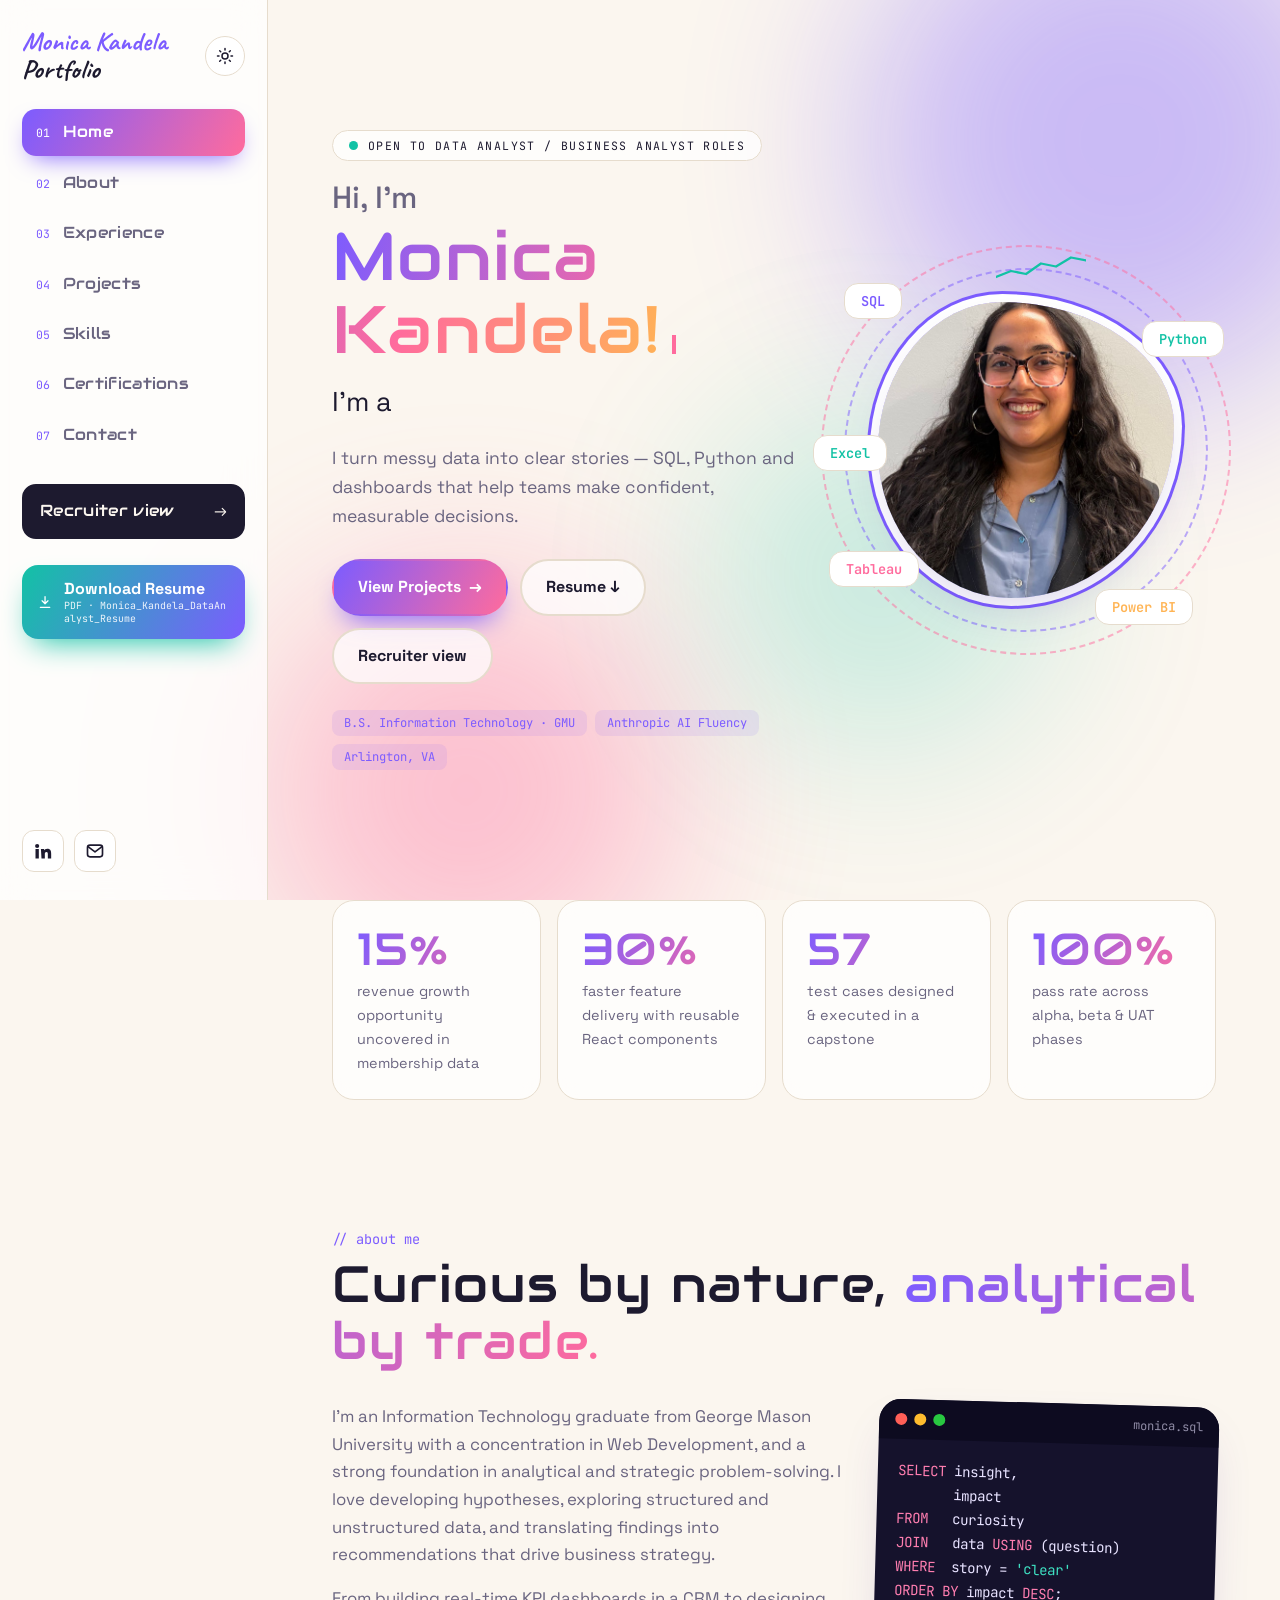
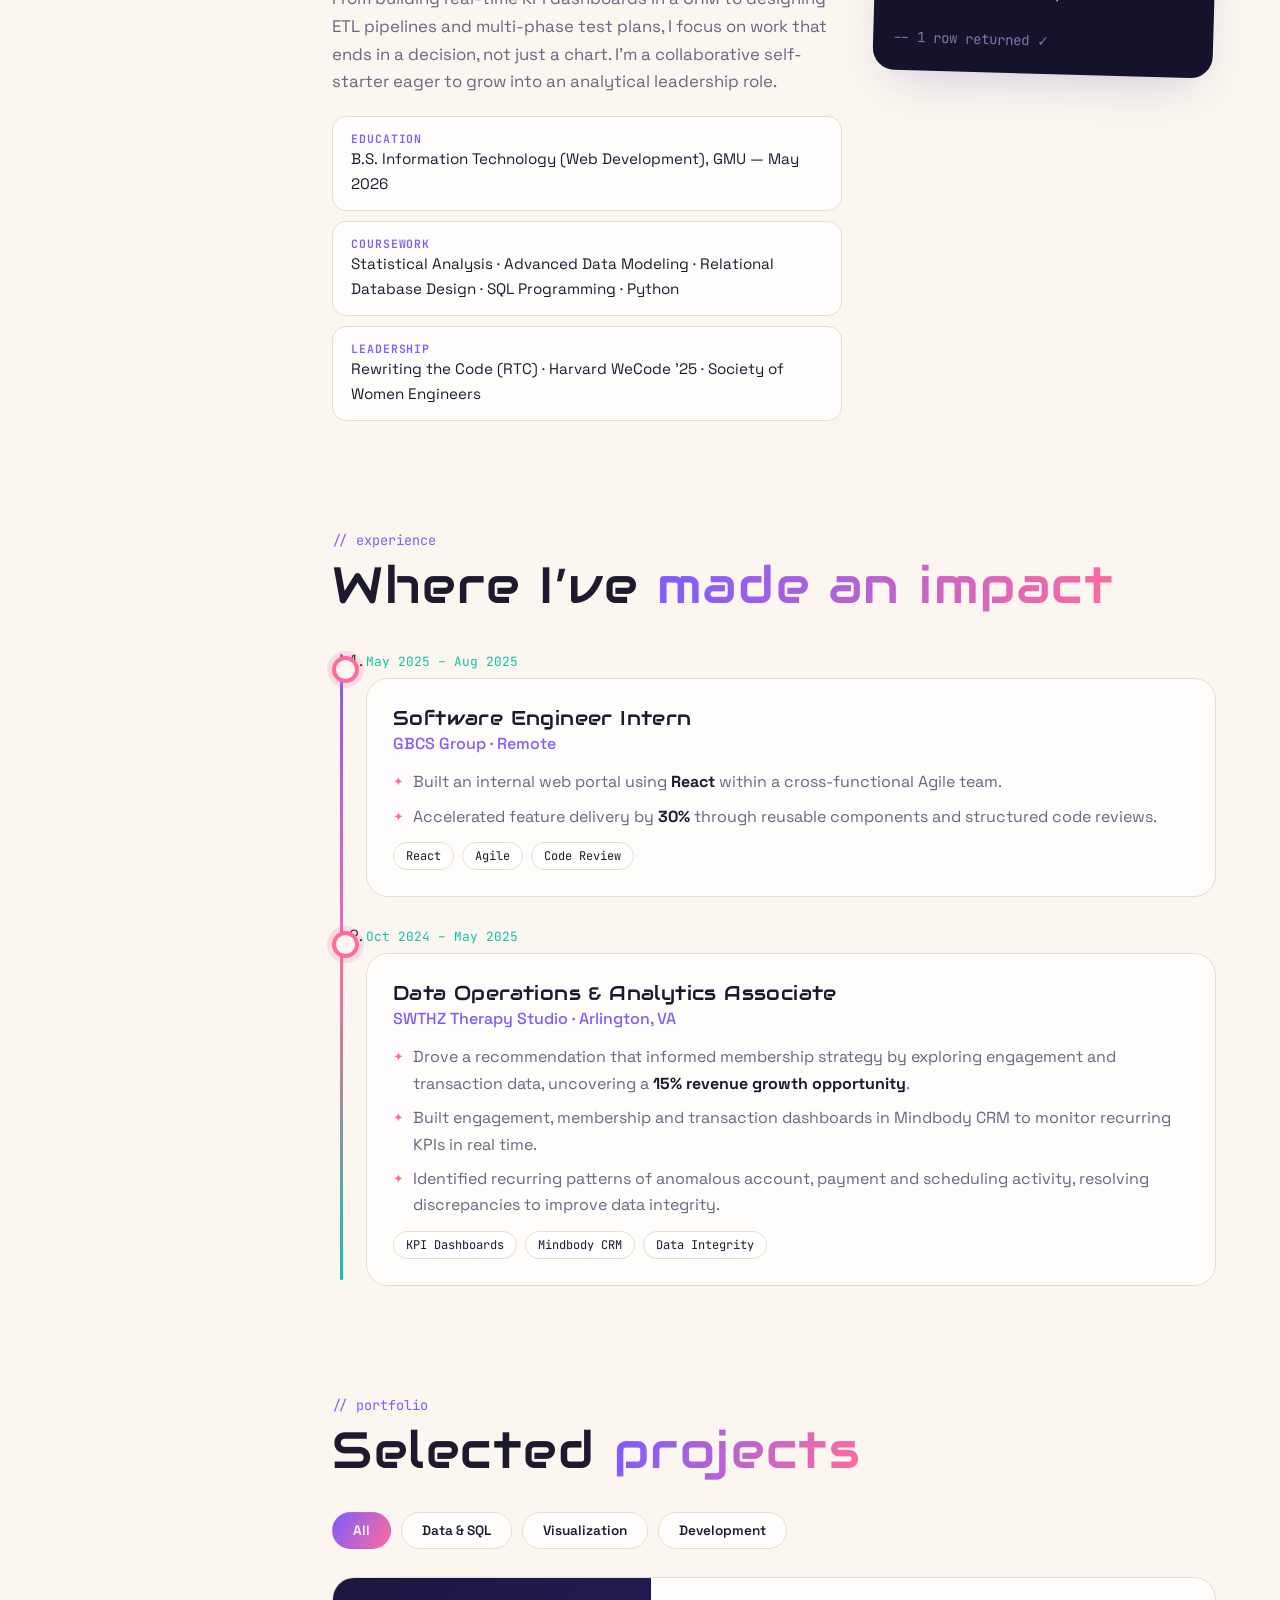
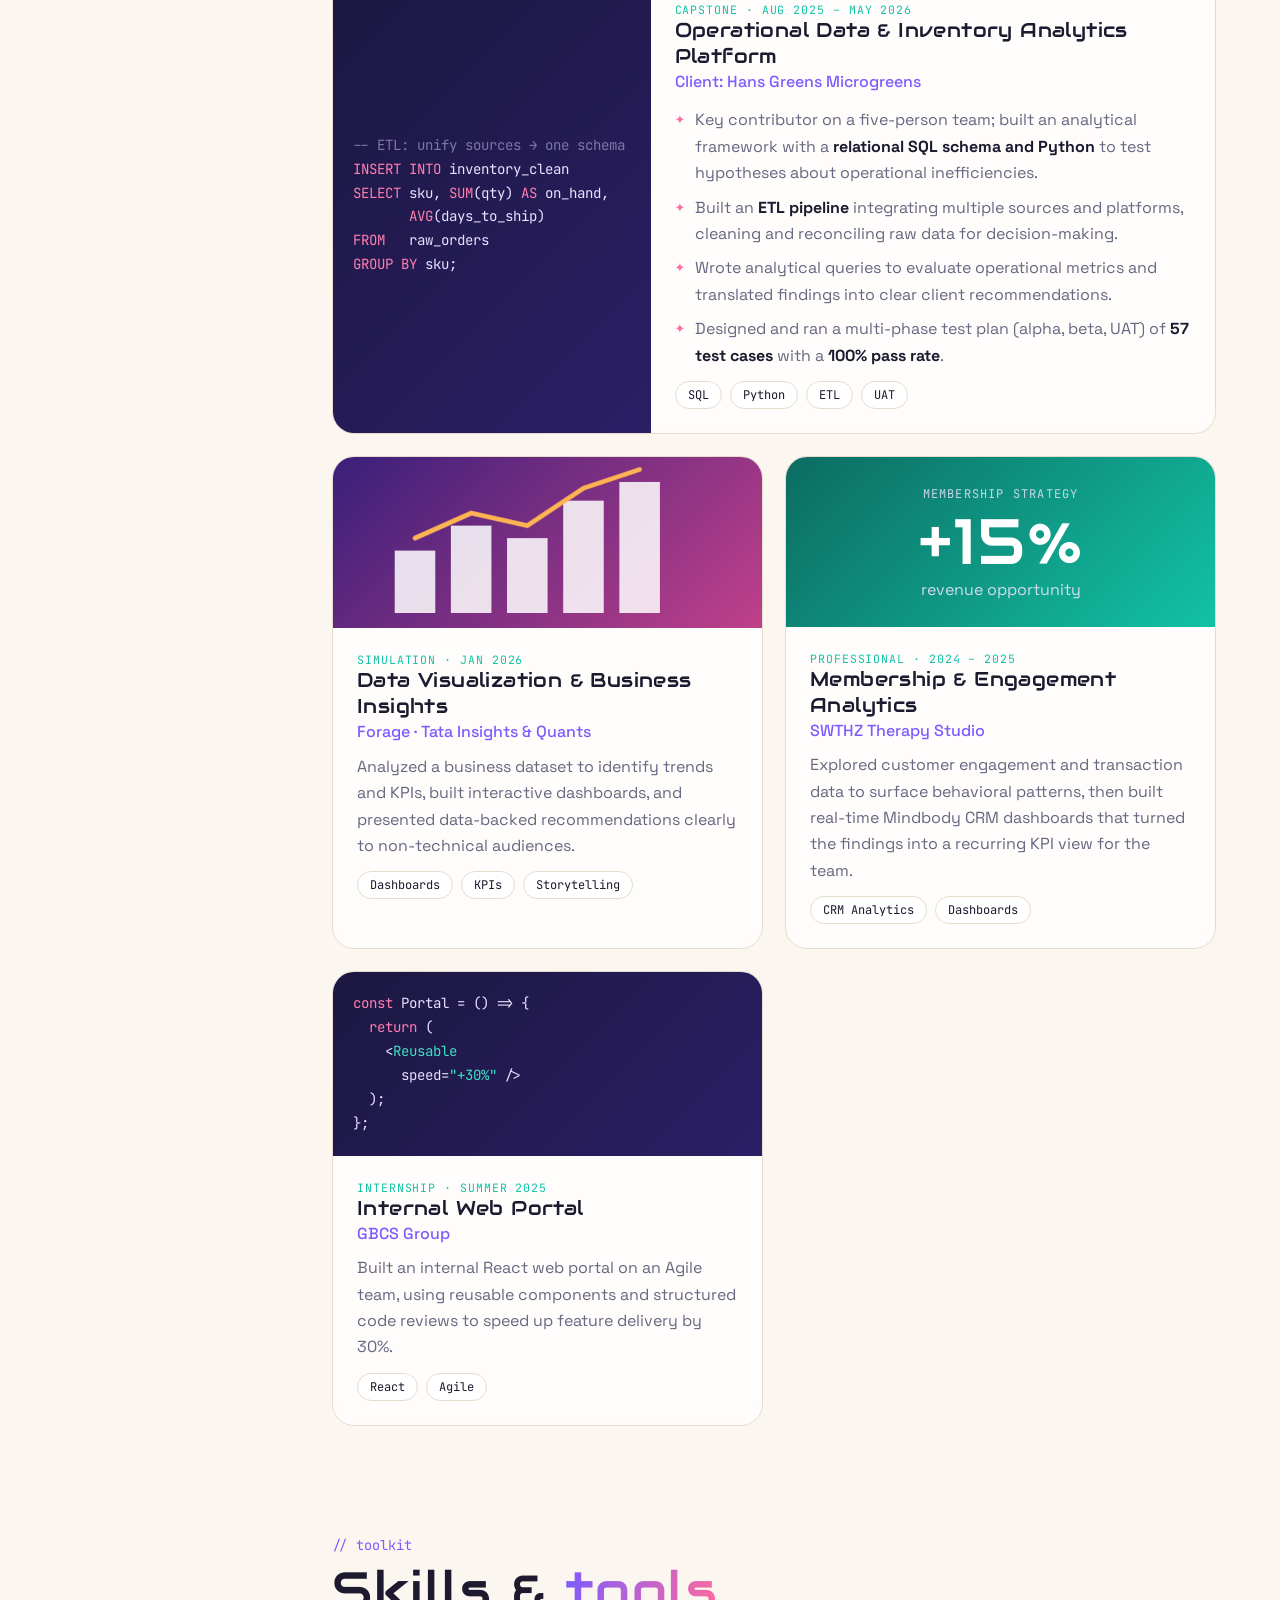
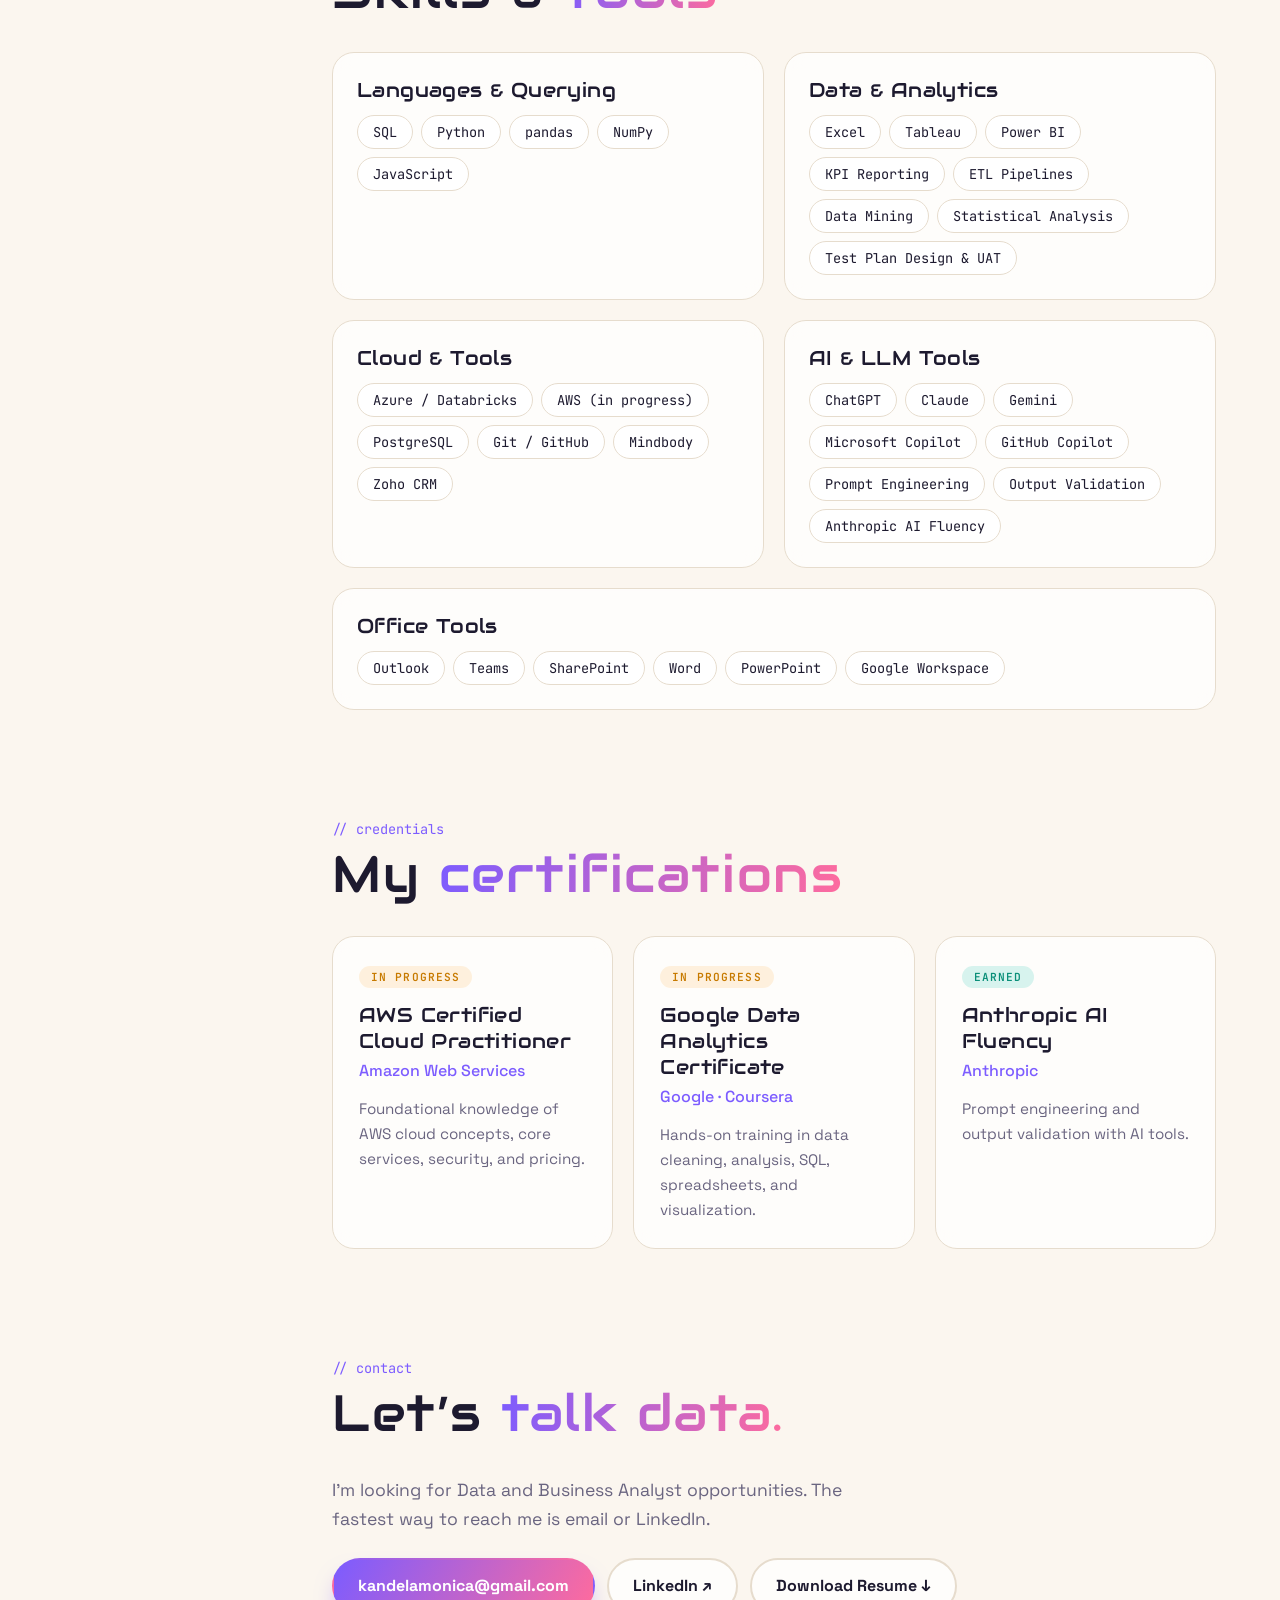
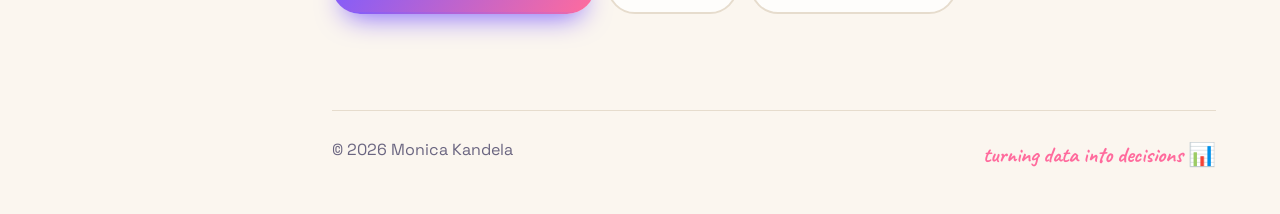
==== commit f362d1d9: "Fix experience bullets overlapping text, rename logo Co-Authored-By: Claude Sonnet 5.5 <noreply@anth" ====
--- a/index.html
+++ b/index.html
@@ -22,7 +22,7 @@
 <!-- ============ SIDEBAR ============ -->
 <aside class="sidebar" id="sidebar">
   <div class="side-top">
-    <a class="logo" href="#home" aria-label="Monica Kandela home"><span>M</span>onica<b>.</b></a>
+    <a class="logo" href="#home" aria-label="Monica Kandela Portfolio home"><span>Monica Kandela</span> Portfolio</a>
     <button class="theme" id="themeBtn" aria-label="Toggle dark mode" title="Toggle dark mode">
       <svg class="i-sun" viewBox="0 0 24 24" width="18" height="18" fill="none" stroke="currentColor" stroke-width="2" stroke-linecap="round"><circle cx="12" cy="12" r="4"/><path d="M12 2v2M12 20v2M4.9 4.9l1.4 1.4M17.7 17.7l1.4 1.4M2 12h2M20 12h2M4.9 19.1l1.4-1.4M17.7 6.3l1.4-1.4"/></svg>
       <svg class="i-moon" viewBox="0 0 24 24" width="18" height="18" fill="none" stroke="currentColor" stroke-width="2" stroke-linecap="round" stroke-linejoin="round"><path d="M21 12.8A9 9 0 1 1 11.2 3a7 7 0 0 0 9.8 9.8z"/></svg>
--- a/css/style.css
+++ b/css/style.css
@@ -34,7 +34,7 @@
 /* sidebar */
 .sidebar{position:fixed;inset:0 auto 0 0;width:var(--side);padding:28px 22px;display:flex;flex-direction:column;gap:26px;background:var(--card);backdrop-filter:blur(18px);-webkit-backdrop-filter:blur(18px);border-right:1px solid var(--line);z-index:30}
 .side-top{display:flex;align-items:center;justify-content:space-between}
-.logo{font-family:'Caveat',cursive;font-size:2rem;font-weight:700;line-height:1}
+.logo{font-family:'Caveat',cursive;font-size:1.65rem;font-weight:700;line-height:1.05;max-width:170px}
 .logo span{color:var(--a)} .logo b{color:var(--b)}
 .theme{width:40px;height:40px;border-radius:50%;border:1px solid var(--line);background:var(--bg2);color:var(--ink);cursor:pointer;display:grid;place-items:center;transition:transform .4s,background .3s}
 .theme:hover{transform:rotate(25deg) scale(1.08)}
@@ -125,8 +125,8 @@
 /* timeline */
 .timeline{position:relative;padding-left:34px;display:grid;gap:26px}
 .timeline::before{content:"";position:absolute;left:8px;top:6px;bottom:6px;width:3px;border-radius:3px;background:linear-gradient(var(--a),var(--b),var(--c))}
-.timeline li{position:relative}
-.timeline li::before{content:"";position:absolute;left:-34px;top:8px;width:19px;height:19px;border-radius:50%;background:var(--bg);border:4px solid var(--b);box-shadow:0 0 0 5px rgba(255,107,157,.18)}
+.timeline>li{position:relative}
+.timeline>li::before{content:"";position:absolute;left:-34px;top:8px;width:19px;height:19px;border-radius:50%;background:var(--bg);border:4px solid var(--b);box-shadow:0 0 0 5px rgba(255,107,157,.18)}
 .timeline time{font:400 .8rem 'JetBrains Mono',monospace;color:var(--c);display:block;margin-bottom:8px}
 .card,.skill,.proj{background:var(--card);border:1px solid var(--line);border-radius:var(--r);backdrop-filter:blur(10px);transition:.3s}
 .card{padding:26px}
